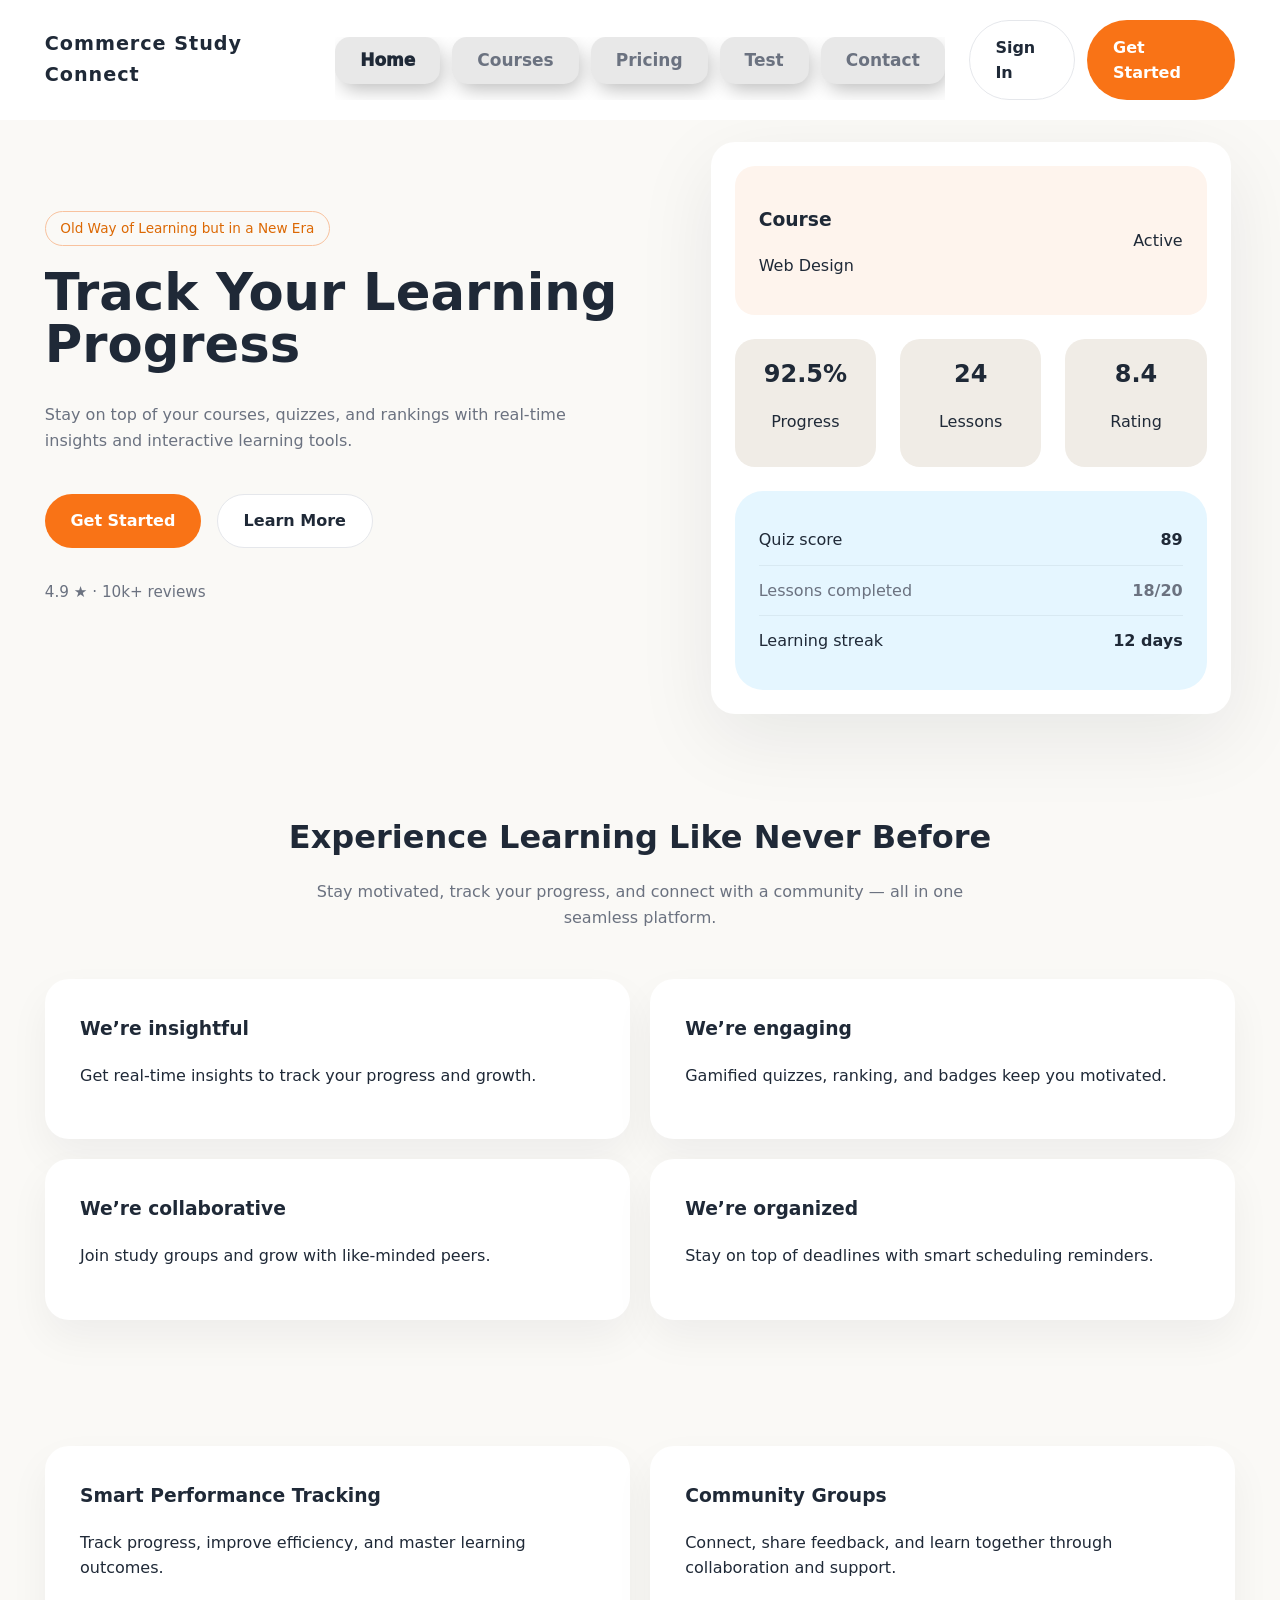
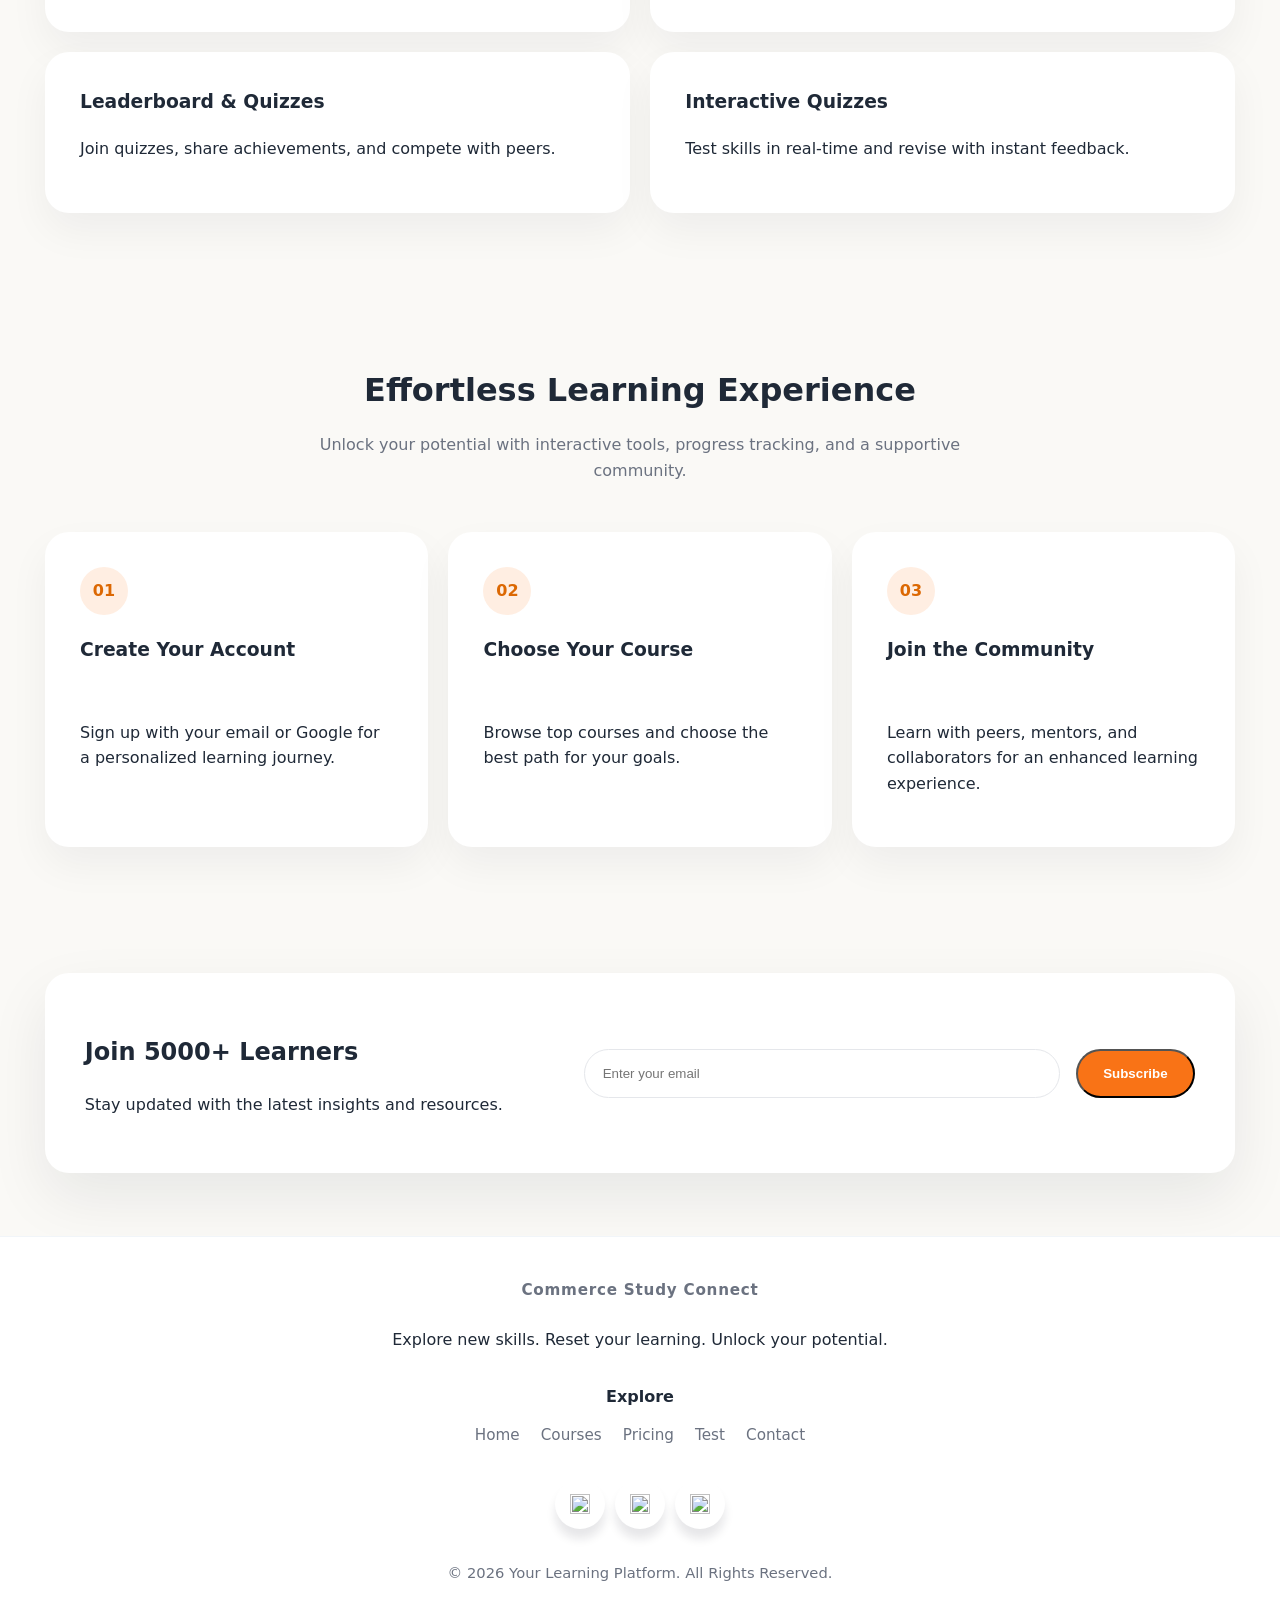
==== index.html @ d7d82115 "Second commit" ====
<!doctype html>
<html lang="en">
  <head>
    <meta charset="UTF-8" />
    <meta name="viewport" content="width=device-width, initial-scale=1.0" />
    <title>Commerce Study Connect | Track Your Learning Progress</title>
    <link rel="icon" href="data/Images/favicon.ico" type="image/x-icon" />
    <link rel="stylesheet" href="styles.css" />
  </head>
  <body>
    <header class="site-header">
      <div class="container header-inner">
        <a class="brand" href="index.html">Commerce Study Connect</a>
        <nav class="main-nav">
          <a class="active" href="index.html">Home</a>
          <a href="courses.html">Courses</a>
          <a href="pricing.html">Pricing</a>
          <a href="test.html">Test</a>
          <a href="contact.html">Contact</a>
        </nav>
        <div class="header-actions">
          <a class="btn btn-outline auth-trigger" href="#auth" data-auth-mode="signin">Sign In</a>
          <a class="btn btn-primary" href="pricing.html">Get Started</a>
        </div>
      </div>
    </header>

    <main>
      <section class="hero">
        <div class="container hero-grid">
          <div class="hero-copy">
            <span class="eyebrow">Old Way of Learning but in a New Era</span>
            <h1>Track Your Learning Progress</h1>
            <p>
              Stay on top of your courses, quizzes, and rankings with real-time
              insights and interactive learning tools.
            </p>
            <div class="hero-actions">
              <a class="btn btn-primary" href="pricing.html">Get Started</a>
              <a class="btn btn-outline" href="#features">Learn More</a>
            </div>
            <p class="hero-meta">4.9 ★ · 10k+ reviews</p>
          </div>
          <div class="hero-panel">
            <div class="stat-card">
              <div>
                <h3>Course</h3>
                <p id="dashboard-course-name">Web Design</p>
              </div>
              <span id="dashboard-course-status">Active</span>
            </div>
            <div class="stats-grid">
              <div class="stat-box">
                <strong id="dashboard-progress">92.5%</strong>
                <p>Progress</p>
              </div>
              <div class="stat-box">
                <strong id="dashboard-lessons">24</strong>
                <p>Lessons</p>
              </div>
              <div class="stat-box">
                <strong id="dashboard-rating">8.4</strong>
                <p>Rating</p>
              </div>
            </div>
            <div class="dashboard-card">
              <div class="dashboard-row">
                <span>Quiz score</span>
                <strong id="dashboard-quiz-score">89</strong>
              </div>
              <div class="dashboard-row muted">
                <span>Lessons completed</span>
                <strong id="dashboard-lessons-completed">18/20</strong>
              </div>
              <div class="dashboard-row progress">
                <span>Learning streak</span>
                <strong id="dashboard-streak">12 days</strong>
              </div>
            </div>
          </div>
        </div>
      </section>
      </div>
                       </div>
      </section>

      <section id="features" class="features-section">
        <div class="container">
          <div class="section-heading">
            <h2>Experience Learning Like Never Before</h2>
            <p>
              Stay motivated, track your progress, and connect with a community
              — all in one seamless platform.
            </p>
          </div>
          <div class="feature-grid">
            <div class="feature-card">
              <h3>We’re insightful</h3>
              <p>Get real-time insights to track your progress and growth.</p>
            </div>
            <div class="feature-card">
              <h3>We’re engaging</h3>
              <p>Gamified quizzes, ranking, and badges keep you motivated.</p>
            </div>
            <div class="feature-card">
              <h3>We’re collaborative</h3>
              <p>Join study groups and grow with like-minded peers.</p>
            </div>
            <div class="feature-card">
              <h3>We’re organized</h3>
              <p>Stay on top of deadlines with smart scheduling reminders.</p>
            </div>
          </div>
        </div>
      </section>

      <section class="cards-section">
        <div class="container cards-grid">
          <div class="card">
            <h3>Smart Performance Tracking</h3>
            <p>
              Track progress, improve efficiency, and master learning outcomes.
            </p>
          </div>
          <div class="card">
            <h3>Community Groups</h3>
            <p>
              Connect, share feedback, and learn together through collaboration
              and support.
            </p>
          </div>
          <div class="card">
            <h3>Leaderboard & Quizzes</h3>
            <p>Join quizzes, share achievements, and compete with peers.</p>
          </div>
          <div class="card">
            <h3>Interactive Quizzes</h3>
            <p>Test skills in real-time and revise with instant feedback.</p>
          </div>
        </div>
      </section>

      <section class="steps-section">
        <div class="container">
          <div class="section-heading">
            <h2>Effortless Learning Experience</h2>
            <p>
              Unlock your potential with interactive tools, progress tracking,
              and a supportive community.
            </p>
          </div>
          <div class="steps-grid">
            <div class="step-card">
              <span class="step-number">01</span>
              <h3>Create Your Account</h3>
              <p>
                Sign up with your email or Google for a personalized learning
                journey.
              </p>
            </div>
            <div class="step-card">
              <span class="step-number">02</span>
              <h3>Choose Your Course</h3>
              <p>Browse top courses and choose the best path for your goals.</p>
            </div>
            <div class="step-card">
              <span class="step-number">03</span>
              <h3>Join the Community</h3>
              <p>
                Learn with peers, mentors, and collaborators for an enhanced
                learning experience.
              </p>
            </div>
          </div>
        </div>
      </section>
      <section class="subscribe-section" id="contact">
        <div class="container subscribe-panel">
          <div>
            <h2>Join 5000+ Learners</h2>
            <p>Stay updated with the latest insights and resources.</p>
          </div>
          <form class="subscribe-form">
            <input
              type="email"
              placeholder="Enter your email"
              aria-label="Email"
            />
            <button class="btn btn-primary" type="submit">Subscribe</button>
          </form>
        </div>
      </section>
    </main>

    <footer class="site-footer">
      <div class="container footer-grid">
        <div>
          <a class="brand" href="index.html">Commerce Study Connect</a>
          <p>Explore new skills. Reset your learning. Unlock your potential.</p>
        </div>
        <div>
          <h4>Explore</h4>
          <a href="index.html">Home</a>
          <a href="courses.html">Courses</a>
          <a href="pricing.html">Pricing</a>
          <a href="test.html">Test</a>
          <a href="contact.html">Contact</a>
        </div>
        <div class="footer-socials footer-socials-secondary">
          <a href="#" aria-label="Whatsapp">
            <img src="https://cdn.simpleicons.org/whatsapp/25D366" alt="" aria-hidden="true" />
          </a>
          <a href="#" aria-label="Telegram">
            <img src="https://cdn.simpleicons.org/telegram/26A5E4" alt="" aria-hidden="true" />
          </a>
          <a href="#" aria-label="Instagram">
            <img src="https://cdn.simpleicons.org/instagram/E4405F" alt="" aria-hidden="true" />
          </a>
        </div>
      </div>
      <p class="footer-note">
        © 2026 Your Learning Platform. All Rights Reserved.
      </p>
    </footer>
    <script src="https://cdn.jsdelivr.net/npm/@supabase/supabase-js@2"></script>
    <script src="supabase-config.js"></script>
    <script src="auth.js"></script>
    <script src="dashboard.js"></script>
  </body>
</html>
---- styles.css ----
:root {
  --bg: #faf9f6;
  --surface: #ffffff;
  --surface-strong: #f0ece6;
  --text: #1f2937;
  --muted: #6b7280;
  --primary: #f97316;
  --primary-dark: #dc6803;
  --border: #e5e7eb;
  --radius: 24px;
  --header-height: 88px;
}

* {
  box-sizing: border-box;
}

body {
  margin: 0;
  padding-top: var(--header-height);
  font-family:
    Inter,
    system-ui,
    -apple-system,
    BlinkMacSystemFont,
    "Segoe UI",
    sans-serif;
  color: var(--text);
  background: var(--bg);
  line-height: 1.6;
}

a {
  color: inherit;
  text-decoration: none;
}

.container {
  width: min(1440px, calc(100% - clamp(2rem, 7vw, 7rem)));
  margin: 0 auto;
}

.site-header {
  position: fixed;
  top: 0;
  left: 0;
  right: 0;
  z-index: 10;
  background: rgba(255, 255, 255, 0.95);
  backdrop-filter: blur(10px);
  border-bottom: 0;
  overflow: visible;
}

.header-inner {
  display: grid;
  grid-template-columns: minmax(0, 1fr) auto minmax(0, 1fr);
  align-items: center;
  gap: 1.5rem;
  padding: 1.25rem 0;
}

.brand {
  justify-self: start;
  font-weight: 800;
  letter-spacing: 0.05em;
  font-size: 1.2rem;
}

.main-nav {
  display: flex;
  gap: 0.75rem;
  justify-content: center;
  width: max-content;
  max-width: 100%;
  overflow-x: auto;
  padding-bottom: 16px;
  margin-bottom: -16px;
  scrollbar-width: none;
}

.main-nav::-webkit-scrollbar {
  display: none;
}

.main-nav a {
  display: inline-flex;
  align-items: center;
  justify-content: center;
  padding: 15px 25px;
  border-radius: 15px;
  color: var(--muted);
  background: #e8e8e8;
  box-shadow: 4px 8px 19px -3px rgba(0, 0, 0, 0.27);
  font-size: 17px;
  font-weight: 700;
  line-height: 1;
  position: relative;
  z-index: 1;
  overflow: hidden;
  transition: all 250ms ease;
}

.main-nav a::before {
  content: "";
  position: absolute;
  top: 0;
  left: 0;
  width: 0;
  height: 100%;
  border-radius: 15px;
  background-color: #212121;
  box-shadow: 4px 8px 19px -3px rgba(0, 0, 0, 0.27);
  z-index: -1;
  transition: all 250ms ease;
}

.main-nav a:hover {
  color: #e8e8e8;
}

.main-nav a:hover::before {
  width: 100%;
}

/* Active / current page link */
.main-nav a.active,
.main-nav a[aria-current="page"] {
  color: var(--text);
  font-weight: 1000;
}

.main-nav a.active:hover,
.main-nav a[aria-current="page"]:hover {
  color: #e8e8e8;
}

.header-actions {
  display: flex;
  justify-self: end;
  gap: 0.75rem;
}

.account-menu {
  position: relative;
}

.account-dropdown {
  position: absolute;
  top: 100%;
  right: 0;
  z-index: 20;
  display: grid;
  min-width: 10.5rem;
  padding: 0.4rem;
  border: 1px solid var(--border);
  border-radius: 0.75rem;
  background: var(--surface);
  box-shadow: 0 14px 32px rgba(15, 23, 42, 0.16);
}

.account-dropdown[hidden] {
  display: none;
}

.account-dropdown a,
.account-dropdown button {
  padding: 0.65rem 0.8rem;
  border: 0;
  border-radius: 0.5rem;
  background: transparent;
  color: var(--text);
  font: inherit;
  text-align: left;
  cursor: pointer;
}

.account-dropdown a:hover,
.account-dropdown a:focus-visible,
.account-dropdown button:hover,
.account-dropdown button:focus-visible {
  background: var(--surface-strong);
}

.btn {
  display: inline-flex;
  align-items: center;
  justify-content: center;
  border-radius: 999px;
  padding: 0.85rem 1.6rem;
  font-weight: 600;
  transition:
    transform 0.2s ease,
    background-color 0.2s ease,
    color 0.2s ease;
}

.btn:hover {
  transform: translateY(-1px);
}

.btn-primary {
  background: var(--primary);
  color: white;
}

.btn-outline {
  border: 1px solid var(--border);
  color: var(--text);
  background: var(--surface);
}

.btn-secondary {
  color: var(--text);
  background: var(--surface);
  border: 1px solid #d1d5db;
}

.hero {
  padding: clamp(2.5rem, 6vh, 5rem) 0 clamp(1.5rem, 4vh, 3rem);
}

.hero-grid {
  display: grid;
  grid-template-columns: minmax(0, 1.05fr) minmax(360px, 0.95fr);
  gap: clamp(2rem, 6vw, 6rem);
  align-items: center;
}

.eyebrow {
  display: inline-flex;
  padding: 0.35rem 0.9rem;
  border-radius: 999px;
  border: 1px solid #f8c29e;
  color: var(--primary-dark);
  font-size: 0.85rem;
  margin-bottom: 1.25rem;
}

.hero-copy h1 {
  font-size: clamp(2.8rem, 4vw, 4.5rem);
  margin: 0;
  line-height: 1.02;
}

.hero-copy p {
  max-width: 42rem;
  color: var(--muted);
  margin: 2rem 0 2.5rem;
}

.hero-actions {
  display: flex;
  flex-wrap: wrap;
  gap: 1rem;
  margin-bottom: 1.3rem;
}

.hero-meta {
  color: var(--muted);
  font-size: 0.95rem;
}

.hero-panel {
  background: var(--surface);
  border-radius: var(--radius);
  box-shadow: 0 24px 80px rgba(15, 23, 42, 0.08);
  padding: 1.5rem;
  width: min(100%, 520px);
  justify-self: center;
}

.stat-card {
  display: flex;
  justify-content: space-between;
  gap: 1.5rem;
  align-items: center;
  background: #fef4ed;
  border-radius: 1.25rem;
  padding: 1.25rem 1.5rem;
  margin-bottom: 1.5rem;
}

.stats-grid {
  display: grid;
  grid-template-columns: repeat(3, minmax(0, 1fr));
  gap: 1.5rem;
  margin-bottom: 1.5rem;
}

.stat-box {
  background: var(--surface-strong);
  border-radius: 1.25rem;
  padding: 1rem;
  text-align: center;
}

.stat-box strong {
  display: block;
  font-size: 1.5rem;
}

.dashboard-card {
  background: #e5f6ff;
  border-radius: 1.75rem;
  padding: 1.5rem;
}

.dashboard-row {
  display: flex;
  justify-content: space-between;
  align-items: center;
  padding: 0.75rem 0;
  border-bottom: 1px solid rgba(15, 23, 42, 0.06);
}

.dashboard-row:last-child {
  border-bottom: none;
}

.dashboard-row.muted {
  color: var(--muted);
}

.trusted-brands {
  padding: clamp(1.5rem, 3vh, 2.5rem) 0;
}

.trusted-brands p {
  margin: 0 0 1rem;
  text-transform: uppercase;
  letter-spacing: 0.14em;
  font-size: 0.85rem;
  color: var(--muted);
}

.brand-logos {
  display: grid;
  grid-template-columns: repeat(auto-fit, minmax(120px, 1fr));
  gap: 1rem;
  color: var(--muted);
}

.features-section,
.cards-section,
.steps-section,
.pricing-section,
.subscribe-section {
  padding: clamp(3rem, 7vh, 5rem) 0;
}

.features-section {
  padding-top: clamp(2rem, 4vh, 3rem);
}

.section-heading {
  text-align: center;
  max-width: 720px;
  margin: 0 auto 3rem;
}

.section-heading h2 {
  margin-bottom: 1rem;
  font-size: clamp(2rem, 2.5vw, 3rem);
}

.section-heading p {
  color: var(--muted);
}

.feature-grid,
.cards-grid,
.steps-grid,
.pricing-grid {
  display: grid;
  gap: 1.25rem;
}

.feature-grid {
  grid-template-columns: repeat(2, minmax(0, 1fr));
}

.course-levels {
  display: grid;
  gap: 1rem;
}

.level-card {
  background: var(--surface);
  border: 1px solid var(--border);
  border-radius: 22px;
  overflow: hidden;
  padding: 0;
  box-shadow: 0 8px 22px rgba(15, 23, 42, 0.03);
  transition:
    border-color 0.2s ease,
    border-radius 0.2s ease,
    box-shadow 0.2s ease,
    padding 0.2s ease;
}

.level-card.is-expanded {
  border-color: var(--border);
  border-radius: 22px;
  padding: 1.25rem;
  box-shadow: 0 18px 40px rgba(15, 23, 42, 0.05);
}

.level-heading {
  display: flex;
  width: 100%;
  align-items: center;
  justify-content: space-between;
  gap: 2.25rem;
  border: 0;
  background: transparent;
  padding: 1rem 1.25rem;
  color: inherit;
  cursor: pointer;
  font: inherit;
  text-align: left;
}

.level-card.is-expanded .level-heading {
  border-bottom: 1px solid var(--border);
  padding: 0 0 1rem;
}

.level-heading .eyebrow {
  margin-bottom: 0;
}

.level-heading strong {
  color: var(--primary-dark);
  white-space: nowrap;
}

.subject-grid {
  display: grid;
  grid-template-columns: repeat(2, minmax(0, 1fr));
  gap: 1.5rem;
  padding-top: 1.5rem;
}

.feature-card,
.card,
.step-card,
.pricing-card {
  background: var(--surface);
  border-radius: var(--radius);
  padding: 2.2rem;
  box-shadow: 0 18px 40px rgba(15, 23, 42, 0.05);
}

.feature-card.is-selected {
  border: 1px solid rgba(249, 115, 22, 0.22);
  box-shadow: 0 24px 50px rgba(249, 115, 22, 0.1);
}

.feature-card h3,
.card h3,
.step-card h3,
.pricing-card h3 {
  margin-top: 0;
}

.course-meta {
  color: var(--primary-dark);
  font-weight: 700;
  margin-bottom: 0;
}

.test-module-list {
  display: grid;
  gap: 0.65rem;
  margin: 1rem 0;
}

.test-practice-link {
  color: var(--primary-dark);
  display: inline-block;
  font-weight: 700;
  margin-top: 0.25rem;
}

.test-modules-section {
  background: var(--surface-strong);
}

.course-choice {
  margin-top: 1rem;
}

.chapter-panel {
  margin-top: 1.25rem;
  border-top: 1px solid var(--border);
  padding-top: 1rem;
}

.chapter-panel h4 {
  margin: 0 0 0.75rem;
}

.chapter-list {
  margin: 0;
  padding-left: 1.25rem;
  color: var(--muted);
}

.chapter-list li + li {
  margin-top: 0.45rem;
}

.chapter-button {
  display: block;
  width: 100%;
  border: 1px solid transparent;
  border-radius: 0.85rem;
  background: transparent;
  color: inherit;
  cursor: pointer;
  font: inherit;
  padding: 0.55rem 0.7rem;
  text-align: left;
  transition:
    background-color 0.2s ease,
    border-color 0.2s ease,
    color 0.2s ease;
}

.chapter-button:hover,
.chapter-button.is-active {
  background: #fff7ed;
  border-color: #fed7aa;
  color: var(--primary-dark);
}

.unit-list {
  margin: 0.55rem 0 0.9rem;
  padding-left: 1.1rem;
}

.unit-list li + li {
  margin-top: 0.35rem;
}

.unit-button {
  display: block;
  width: 100%;
  color: var(--muted);
  text-decoration: none;
  border-left: 2px solid var(--border);
  padding: 0.45rem 0.65rem;
  transition: color 0.2s ease, border-color 0.2s ease, background 0.2s ease;
}

.unit-button:hover {
  background: #f8fafc;
  border-color: var(--primary);
  color: var(--primary-dark);
}

.chapter-detail {
  margin-top: 1.5rem;
  border: 1px solid var(--border);
  border-radius: var(--radius);
  background: var(--surface);
  box-shadow: 0 24px 70px rgba(15, 23, 42, 0.08);
  padding: clamp(1.4rem, 3vw, 2.5rem);
}

.chapter-detail-header {
  display: flex;
  align-items: flex-start;
  justify-content: space-between;
  gap: 1.5rem;
  border-bottom: 1px solid var(--border);
  padding-bottom: 1.25rem;
  margin-bottom: 1.5rem;
}

.chapter-detail-header .eyebrow {
  margin-bottom: 0.8rem;
}

.chapter-detail h3 {
  margin: 0;
  font-size: clamp(1.8rem, 3vw, 2.8rem);
  line-height: 1.1;
}

.chapter-detail-header p {
  margin: 0.75rem 0 0;
  color: var(--muted);
}

.chapter-detail-badge {
  flex: 0 0 auto;
  border-radius: 999px;
  background: #fff7ed;
  color: var(--primary-dark);
  font-weight: 700;
  padding: 0.55rem 1rem;
}

.chapter-detail-body {
  display: grid;
  gap: 1.35rem;
}

.chapter-detail-body section {
  max-width: 920px;
}

.chapter-detail h4 {
  margin: 0 0 0.55rem;
  font-size: 1.1rem;
}

.chapter-detail p {
  margin: 0;
  color: var(--muted);
  font-size: 1.02rem;
}

.chapter-topic-list {
  margin: 0.85rem 0;
  padding-left: 1.2rem;
  color: var(--text);
}

.chapter-topic-list li + li {
  margin-top: 0.35rem;
}

.chapter-tip {
  border-radius: 1rem;
  background: #f8fafc;
  padding: 1rem;
}

.chapter-page {
  background: #f8fafc;
}

.chapter-reading-section {
  padding: clamp(2rem, 5vh, 4rem) 0 clamp(4rem, 8vh, 6rem);
}

.chapter-reading-card {
  max-width: 1040px;
  margin: 0 auto;
  border: 1px solid var(--border);
  border-radius: var(--radius);
  background: var(--surface);
  box-shadow: 0 28px 80px rgba(15, 23, 42, 0.08);
  padding: clamp(1.5rem, 4vw, 4rem);
}

.hidden {
  display: none !important;
}

.test-quiz-section {
  padding: clamp(3rem, 7vh, 5rem) 0;
}

#quiz-container {
  max-width: 860px;
  margin: 0 auto;
}

.quiz-error {
  display: block;
  margin: 1rem 0 0;
  padding: 1rem 1.25rem;
  border-radius: 1rem;
  border: 1px solid #fecaca;
  background: #fee2e2;
  color: #b91c1c;
}

.quiz-question {
  background: var(--surface);
  border: 1px solid var(--border);
  border-radius: 1.5rem;
  padding: 1.5rem;
  margin-top: 1.5rem;
}

.quiz-question legend {
  font-weight: 700;
  margin-bottom: 1rem;
}

.quiz-option {
  display: block;
  padding: 0.85rem 1rem;
  border-radius: 0.95rem;
  background: #f8fafc;
  margin-top: 0.75rem;
  cursor: pointer;
}

.quiz-option input {
  margin-right: 0.75rem;
}

.quiz-actions {
  margin-top: 1.5rem;
  text-align: right;
}

.quiz-summary,
.quiz-feedback {
  border-radius: 1.5rem;
  padding: 1.5rem;
  margin-top: 1.5rem;
}

.quiz-summary {
  background: #f8fafc;
  border: 1px solid #dbeafe;
}

.quiz-feedback {
  background: #fff7ed;
  border: 1px solid #ffe4c7;
}

.quiz-feedback h4 {
  margin-top: 0;
}

.chapter-reading-header {
  border-bottom: 1px solid var(--border);
  padding-bottom: 1.5rem;
  margin-bottom: 2rem;
}

.chapter-reading-header .eyebrow {
  margin-bottom: 1rem;
}

.chapter-reading-header h1 {
  max-width: 850px;
  margin: 0;
  font-size: clamp(2.2rem, 5vw, 4.2rem);
  line-height: 1.05;
}

.chapter-reading-header p {
  margin: 1rem 0 0;
  color: var(--muted);
  font-size: 1.1rem;
}

.chapter-reading-body {
  display: grid;
  gap: 2rem;
  max-width: 880px;
}

.chapter-reading-body h2 {
  margin: 0 0 0.75rem;
  font-size: 1.35rem;
}

.chapter-reading-body p,
.chapter-reading-list {
  color: var(--text);
  font-size: 1.08rem;
  line-height: 1.8;
}

.chapter-reading-list {
  margin: 0;
  padding-left: 1.35rem;
}

.chapter-reading-list li + li {
  margin-top: 0.5rem;
}

.chapter-topic-title {
  font-weight: 700;
}

.chapter-topic-subpoints {
  color: var(--muted);
  font-size: 0.98rem;
  line-height: 1.65;
  margin: 0.45rem 0 0;
  padding-left: 1.25rem;
}

.chapter-topic-subpoints li + li {
  margin-top: 0.25rem;
}

.chapter-reading-tip {
  border-radius: 1rem;
  background: #fff7ed;
  padding: 1.25rem;
}

.chapter-reading-actions {
  display: flex;
  flex-wrap: wrap;
  justify-content: space-between;
  gap: 1rem;
  border-top: 1px solid var(--border);
  padding-top: 1.5rem;
  margin-top: 2.25rem;
}

.cards-grid {
  grid-template-columns: repeat(2, minmax(0, 1fr));
}

.steps-grid {
  grid-template-columns: repeat(3, minmax(0, 1fr));
}

body.auth-open {
  overflow: hidden;
}

.auth-modal[hidden] {
  display: none;
}

.auth-modal {
  position: fixed;
  inset: 0;
  z-index: 100;
  display: grid;
  place-items: center;
  padding: 1rem;
}

.auth-backdrop {
  position: absolute;
  inset: 0;
  background: rgba(31, 41, 55, 0.58);
  backdrop-filter: blur(8px);
  animation: auth-fade-in 180ms ease-out;
}

.auth-dialog {
  position: relative;
  width: min(100%, 480px);
  max-height: min(720px, calc(100vh - 2rem));
  overflow-y: auto;
  scrollbar-width: none;
  padding: clamp(1.5rem, 5vw, 2.5rem);
  border: 1px solid rgba(255, 255, 255, 0.8);
  border-radius: 1.5rem;
  background: var(--surface);
  box-shadow: 0 28px 90px rgba(15, 23, 42, 0.28);
  animation: auth-dialog-in 220ms ease-out;
}

.auth-dialog::-webkit-scrollbar {
  display: none;
}

.auth-close {
  position: absolute;
  top: 1rem;
  right: 1rem;
  width: 2.25rem;
  height: 2.25rem;
  border: 0;
  border-radius: 50%;
  background: var(--surface-strong);
  color: var(--muted);
  font-size: 1.5rem;
  line-height: 1;
  cursor: pointer;
}

.auth-close:hover,
.auth-close:focus-visible {
  background: var(--text);
  color: white;
}

.auth-intro {
  padding-right: 2.5rem;
}

.auth-kicker {
  color: var(--primary-dark);
  font-size: 0.75rem;
  font-weight: 800;
  letter-spacing: 0.1em;
  text-transform: uppercase;
}

.auth-intro h2 {
  margin: 0.45rem 0 0.35rem;
  font-size: clamp(1.75rem, 4vw, 2.25rem);
  line-height: 1.1;
}

.auth-intro p,
.auth-privacy,
.auth-message {
  color: var(--muted);
  font-size: 0.9rem;
}

.auth-intro p {
  margin: 0;
}

.auth-tabs {
  display: grid;
  grid-template-columns: 1fr 1fr;
  gap: 0.35rem;
  margin: 1.75rem 0 1.5rem;
  padding: 0.3rem;
  border-radius: 0.8rem;
  background: var(--surface-strong);
}

.auth-tab {
  border: 0;
  border-radius: 0.6rem;
  padding: 0.7rem 0.5rem;
  background: transparent;
  color: var(--muted);
  font: inherit;
  font-size: 0.9rem;
  font-weight: 700;
  cursor: pointer;
}

.auth-tab.is-active {
  background: var(--surface);
  color: var(--text);
  box-shadow: 0 2px 8px rgba(15, 23, 42, 0.08);
}

.auth-form {
  display: grid;
  gap: 1rem;
}

.auth-form[hidden] {
  display: none;
}

.auth-field {
  display: grid;
  gap: 0.4rem;
}

.auth-field label {
  font-size: 0.85rem;
  font-weight: 700;
}

.auth-field input {
  width: 100%;
  border: 1px solid var(--border);
  border-radius: 0.75rem;
  padding: 0.85rem 0.95rem;
  background: #fff;
  color: var(--text);
  font: inherit;
}

.auth-field input:focus {
  border-color: var(--primary);
  outline: 3px solid rgba(249, 115, 22, 0.16);
}

.auth-password-field {
  position: relative;
}

.auth-password-field input {
  padding-right: 4.2rem;
}

.password-toggle {
  position: absolute;
  top: 50%;
  right: 0.7rem;
  transform: translateY(-50%);
  border: 0;
  background: transparent;
  color: var(--primary-dark);
  font-size: 0.8rem;
  font-weight: 700;
  cursor: pointer;
}

.auth-submit {
  width: 100%;
  margin-top: 0.35rem;
  border: 0;
  cursor: pointer;
}

.auth-message {
  min-height: 1.35rem;
  margin: 0;
  line-height: 1.45;
}

.auth-privacy {
  margin: 0.50rem 0 0;
  text-align: center;
  font-size: 0.75rem;
}

@keyframes auth-fade-in {
  from { opacity: 0; }
  to { opacity: 1; }
}

@keyframes auth-dialog-in {
  from { opacity: 0; transform: translateY(12px) scale(0.98); }
  to { opacity: 1; transform: translateY(0) scale(1); }
}

@media (max-width: 760px) {
  .account-stats {
    grid-template-columns: 1fr;
  }

  .profile-card {
    align-items: flex-start;
    flex-direction: column;
  }

  .header-actions {
    gap: 0.4rem;
  }

  .header-actions .btn {
    padding: 0.7rem 0.85rem;
    font-size: 0.85rem;
  }

  .auth-dialog {
    border-radius: 1.15rem;
  }
}

.step-card {
  display: flex;
  flex-direction: column;
  gap: 1.25rem;
}

.step-number {
  display: inline-flex;
  align-items: center;
  justify-content: center;
  width: 3rem;
  height: 3rem;
  border-radius: 50%;
  background: rgba(249, 115, 22, 0.12);
  color: var(--primary-dark);
  font-weight: 700;
}

.pricing-grid {
  grid-template-columns: repeat(3, minmax(0, 1fr));
}

.pricing-card {
  display: flex;
  flex-direction: column;
  justify-content: space-between;
  gap: 1rem;
}

.pricing-card.featured {
  border: 1px solid rgba(249, 115, 22, 0.16);
  box-shadow: 0 30px 60px rgba(249, 115, 22, 0.12);
}

.price {
  font-size: 2rem;
  margin: 0.5rem 0;
}

.price span {
  font-size: 1rem;
  color: var(--muted);
}

.pricing-card ul {
  list-style: none;
  padding: 0;
  margin: 0;
  display: grid;
  gap: 0.75rem;
}

.pricing-card li {
  color: var(--muted);
}

.subscribe-panel {
  display: grid;
  grid-template-columns: 1.3fr 1.7fr;
  gap: 2rem;
  align-items: center;
  background: var(--surface);
  border-radius: var(--radius);
  padding: 2.5rem;
  box-shadow: 0 24px 60px rgba(15, 23, 42, 0.08);
}

.subscribe-form {
  display: flex;
  gap: 1rem;
  flex-wrap: wrap;
}

.subscribe-form input {
  flex: 1;
  min-width: 220px;
  padding: 1rem 1.1rem;
  border: 1px solid var(--border);
  border-radius: 999px;
  outline: none;
}

.site-footer {
  background: var(--surface);
  padding: 2.5rem 0 1rem;
  border-top: 1px solid #f1f5f9;
}

.footer-grid {
  display: flex;
  flex-direction: column;
  align-items: center;
  gap: 1rem;
  text-align: center;
}

.footer-grid h4 {
  margin: 0 0 0.75rem;
}

.footer-grid a {
  display: inline-flex;
  margin: 0 0.5rem 0.5rem;
  color: var(--muted);
  font-size: 0.95rem;
}

.footer-socials {
  display: flex;
  justify-content: center;
  gap: 0.625rem;
  margin-top: 0;
}

.footer-socials-secondary {
  margin-top: 0.5rem;
}

.footer-socials a {
  display: inline-flex;
  position: relative;
  align-items: center;
  justify-content: center;
  width: 3.125rem;
  height: 3.125rem;
  margin: 0;
  border-radius: 50%;
  background: #fff;
  color: #334155;
  box-shadow: 0 0.625rem 0.625rem rgb(15 23 42 / 10%);
  transition: all 0.2s cubic-bezier(0.68, -0.55, 0.265, 1.55);
}

.footer-socials a::before,
.footer-socials a::after {
  position: absolute;
  opacity: 0;
  pointer-events: none;
  transition: all 0.3s cubic-bezier(0.68, -0.55, 0.265, 1.55);
}

.footer-socials a::before {
  content: attr(aria-label);
  top: 0;
  padding: 0.3125rem 0.5rem;
  border-radius: 0.3125rem;
  background: var(--social-color);
  color: #fff;
  font-size: 0.8rem;
  font-weight: 600;
  white-space: nowrap;
  box-shadow: 0 0.625rem 0.625rem rgb(15 23 42 / 10%);
}

.footer-socials a::after {
  content: "";
  top: -0.25rem;
  width: 0.5rem;
  height: 0.5rem;
  background: var(--social-color);
  transform: rotate(45deg);
}

.footer-socials a:hover,
.footer-socials a:focus-visible {
  background: var(--social-color);
  color: #fff;
  transform: translateY(-0.125rem);
}

.footer-socials a:hover::before,
.footer-socials a:hover::after,
.footer-socials a:focus-visible::before,
.footer-socials a:focus-visible::after {
  top: -2.75rem;
  opacity: 1;
}

.footer-socials a:hover::after,
.footer-socials a:focus-visible::after {
  top: -0.625rem;
}

.footer-socials a[aria-label="Whatsapp"],
.footer-socials a[aria-label="WhatsApp"] {
  --social-color: #25d366;
}

.footer-socials a[aria-label="Telegram"] {
  --social-color: #26a5e4;
}

.footer-socials a[aria-label="Instagram"] {
  --social-color: #e4405f;
}

/* Quiz Modal Styles */
#quiz-modal {
  position: fixed;
  top: 0;
  left: 0;
  right: 0;
  bottom: 0;
  background: rgba(0, 0, 0, 0.5);
  display: flex;
  align-items: center;
  justify-content: center;
  z-index: 1000;
  padding: 1rem;
}

.quiz-container {
  background: var(--surface);
  border-radius: var(--radius);
  max-width: 800px;
  max-height: 90vh;
  display: flex;
  flex-direction: column;
  box-shadow: 0 30px 60px rgba(0, 0, 0, 0.3);
}

.quiz-header {
  display: flex;
  justify-content: space-between;
  align-items: center;
  padding: 1.5rem;
  border-bottom: 1px solid var(--border);
}

.quiz-header h2 {
  margin: 0;
  font-size: 1.5rem;
}

.close-quiz {
  background: none;
  border: none;
  font-size: 2rem;
  cursor: pointer;
  color: var(--muted);
  padding: 0;
  width: 2.5rem;
  height: 2.5rem;
  display: flex;
  align-items: center;
  justify-content: center;
  border-radius: 999px;
}

.close-quiz:hover {
  background: var(--surface-strong);
}

.quiz-content {
  overflow-y: auto;
  flex: 1;
  padding: 1.5rem;
}

.chapter-questions {
  margin-bottom: 2rem;
}

.chapter-name {
  font-size: 1.1rem;
  color: var(--primary);
  margin: 0 0 1rem;
  padding-bottom: 0.5rem;
  border-bottom: 2px solid var(--primary);
}

.question-card {
  margin-bottom: 1.5rem;
  padding: 1rem;
  background: var(--surface-strong);
  border-radius: 12px;
}

.question-header {
  display: flex;
  gap: 1rem;
  margin-bottom: 1rem;
}

.question-number {
  background: var(--primary);
  color: white;
  width: 2.5rem;
  height: 2.5rem;
  border-radius: 999px;
  display: flex;
  align-items: center;
  justify-content: center;
  flex-shrink: 0;
  font-weight: bold;
}

.question-text {
  margin: 0;
  font-weight: 500;
  flex: 1;
}

.options-list {
  display: grid;
  gap: 0.75rem;
  margin-bottom: 1rem;
}

.option-label {
  display: flex;
  align-items: center;
  gap: 0.75rem;
  cursor: pointer;
  padding: 0.5rem;
  border-radius: 8px;
  transition: background-color 0.2s;
}

.option-label:hover {
  background: rgba(249, 115, 22, 0.1);
}

.option-label input[type="radio"] {
  cursor: pointer;
}

.question-details {
  margin-top: 0.75rem;
  padding-top: 0.75rem;
  border-top: 1px solid var(--border);
}

.question-details summary {
  cursor: pointer;
  color: var(--primary);
  font-weight: 500;
  user-select: none;
}

.question-details p {
  margin: 0.75rem 0 0;
  color: var(--muted);
  font-size: 0.95rem;
}

.quiz-footer {
  display: flex;
  flex-wrap: wrap;
  justify-content: space-between;
  align-items: center;
  gap: 1rem;
  padding: 1.5rem;
  border-top: 1px solid var(--border);
}

.performance-card {
  background: var(--surface);
  border-radius: var(--radius);
  padding: 2rem;
  box-shadow: 0 4px 16px rgba(15, 23, 42, 0.08);
  margin-top: 2rem;
}

.account-page {
  min-height: calc(100vh - var(--header-height));
  padding: clamp(3rem, 8vh, 6rem) 0;
}

.account-content {
  max-width: 960px;
}

.account-heading {
  margin-bottom: 2rem;
}

.profile-card {
  display: flex;
  align-items: center;
  gap: 1.5rem;
  padding: clamp(1.5rem, 4vw, 2.5rem);
  border-radius: var(--radius);
  background: var(--surface);
  box-shadow: 0 4px 16px rgba(15, 23, 42, 0.08);
}

.profile-form {
  flex: 1;
}

.profile-fields {
  display: grid;
  gap: 0.85rem;
  margin-top: 1rem;
}

.profile-form .auth-field {
  margin: 0;
}

.profile-form input[readonly] {
  background: var(--surface-strong);
  color: var(--muted);
}

.profile-actions {
  display: flex;
  flex-wrap: wrap;
  gap: 0.75rem;
  margin-top: 1rem;
}

.change-password-fields {
  display: grid;
  gap: 0.85rem;
  margin-top: 1rem;
  padding-top: 1rem;
  border-top: 1px solid var(--border);
}

.change-password-fields[hidden] {
  display: none;
}

.profile-card h2 {
  margin: 0.35rem 0 0.2rem;
}

.profile-card p {
  margin: 0.25rem 0;
}

.profile-meta {
  color: var(--muted);
  font-size: 0.9rem;
}

.account-stats {
  display: grid;
  grid-template-columns: repeat(3, minmax(0, 1fr));
  gap: 1rem;
  margin: 1.5rem 0;
}

.account-stats div {
  display: grid;
  gap: 0.2rem;
  padding: 1.25rem;
  border-radius: 1rem;
  background: var(--surface-strong);
}

.account-stats strong {
  font-size: 1.75rem;
}

.account-stats span {
  color: var(--muted);
  font-size: 0.9rem;
}

.performance-header {
  display: flex;
  justify-content: space-between;
  gap: 1rem;
  align-items: center;
  margin-bottom: 1rem;
}

.performance-table-wrapper {
  overflow-x: auto;
  margin-top: 1.5rem;
}

.performance-table {
  width: 100%;
  border-collapse: collapse;
  min-width: 560px;
}

.performance-table th,
.performance-table td {
  padding: 1rem 1.25rem;
  border-bottom: 1px solid var(--border);
  text-align: left;
}

.performance-table th {
  text-transform: uppercase;
  font-size: 0.8rem;
  letter-spacing: 0.08em;
  color: var(--muted);
}

.performance-table td {
  font-size: 0.96rem;
}

.performance-no-data {
  padding: 2rem 1rem;
  border: 1px dashed var(--border);
  border-radius: 1rem;
  background: var(--surface-strong);
  margin-top: 1.5rem;
}

.performance-details {
  margin-top: 0.75rem;
  color: var(--muted);
}

/* Quiz Page Styles */
.quiz-page {
  padding: 2rem 0;
}

.quiz-section {
  background: var(--bg);
}

.quiz-title-card {
  background: var(--surface);
  border-radius: var(--radius);
  padding: 2rem;
  margin-bottom: 2rem;
  box-shadow: 0 4px 12px rgba(15, 23, 42, 0.08);
}

.quiz-title-card h1 {
  margin: 0.5rem 0 0;
}

.quiz-info {
  background: var(--surface);
  border-radius: var(--radius);
  padding: 1.5rem;
  margin-bottom: 2rem;
  border-left: 4px solid var(--primary);
}

.quiz-stats {
  margin: 0;
  font-size: 1.1rem;
  color: var(--text);
}

.chapter-section {
  margin-bottom: 3rem;
}

.chapter-heading {
  font-size: 1.3rem;
  color: var(--primary);
  margin: 0 0 1.5rem;
  padding-bottom: 0.75rem;
  border-bottom: 2px solid var(--primary);
}

.questions-container {
  display: grid;
  gap: 1.5rem;
}

.question-card {
  background: var(--surface);
  border-radius: 12px;
  padding: 1.5rem;
  box-shadow: 0 2px 8px rgba(15, 23, 42, 0.06);
  border-left: 4px solid var(--border);
  transition: all 0.2s ease;
}

.question-card:hover {
  box-shadow: 0 4px 12px rgba(15, 23, 42, 0.1);
  border-left-color: var(--primary);
}

.question-header {
  display: flex;
  gap: 1rem;
  margin-bottom: 1.5rem;
  align-items: flex-start;
}

.question-number {
  background: var(--primary);
  color: white;
  width: 3rem;
  height: 3rem;
  border-radius: 999px;
  display: flex;
  align-items: center;
  justify-content: center;
  flex-shrink: 0;
  font-weight: bold;
  font-size: 1rem;
}

.question-text {
  margin: 0;
  font-weight: 600;
  font-size: 1.05rem;
  color: var(--text);
  line-height: 1.5;
}

.options-list {
  display: grid;
  gap: 0.75rem;
  margin-bottom: 1rem;
}

.option-label {
  display: flex;
  align-items: flex-start;
  gap: 1rem;
  padding: 0.75rem 1rem;
  border: 2px solid var(--border);
  border-radius: 8px;
  cursor: pointer;
  transition: all 0.2s ease;
  background: transparent;
}

.option-label:hover {
  background: rgba(249, 115, 22, 0.05);
  border-color: var(--primary);
}

.option-label input[type="radio"] {
  margin-top: 0.25rem;
  cursor: pointer;
  flex-shrink: 0;
}

.option-label input[type="radio"]:checked + span {
  font-weight: 600;
  color: var(--primary);
}

.question-details {
  margin-top: 1rem;
  padding-top: 1rem;
  border-top: 1px solid var(--border);
}

.question-details summary {
  cursor: pointer;
  color: var(--primary);
  font-weight: 600;
  user-select: none;
  padding: 0.5rem;
  margin: -0.5rem;
  border-radius: 4px;
  transition: background-color 0.2s;
}

.question-details summary:hover {
  background: rgba(249, 115, 22, 0.1);
}

.question-details p {
  margin: 0.75rem 0 0;
  padding: 0.75rem;
  background: rgba(249, 115, 22, 0.05);
  border-radius: 6px;
  color: var(--text);
  font-size: 0.95rem;
  line-height: 1.6;
}

@media (max-width: 768px) {
  .quiz-title-card {
    padding: 1.5rem;
  }

  .question-header {
    flex-direction: column;
    align-items: flex-start;
  }

  .question-number {
    width: 2.5rem;
    height: 2.5rem;
    font-size: 0.9rem;
  }

  .quiz-section {
    padding: 1rem 0;
  }
}

.footer-note {
  margin-top: 1.5rem;
  text-align: center;
  color: var(--muted);
  font-size: 0.92rem;
}

.footer-socials svg {
  width: 1.25rem;
  height: 1.25rem;
  fill: var(--social-color);
}

.footer-socials a:hover svg,
.footer-socials a:focus-visible svg {
  fill: #fff;
}

.footer-socials img {
  width: 1.25rem;
  height: 1.25rem;
  transition: filter 0.2s ease;
}

.footer-socials a:hover img,
.footer-socials a:focus-visible img {
  filter: brightness(0) invert(1);
}

.footer-note {
  margin-top: 2rem;
  text-align: center;
  color: var(--muted);
  font-size: 0.92rem;
}

@media (max-width: 1120px) {
  .hero-grid {
    grid-template-columns: 1fr;
  }

  .hero {
    padding: 3rem 0 1.5rem;
  }

  .hero-panel {
    margin-top: 2rem;
  }
}

@media (max-width: 960px) {
  .container {
    padding: 0 1rem;
  }

  .site-header {
    padding: 0 0.5rem;
  }

  .header-inner {
    gap: 1rem;
  }

  .hero-grid,
  .cards-grid,
  .pricing-grid,
  .feature-grid,
  .subject-grid,
  .steps-grid {
    grid-template-columns: 1fr;
  }

  .main-nav {
    gap: 1rem;
  }

  .header-actions {
    gap: 0.5rem;
  }

  .hero-panel,
  .cards-grid,
  .pricing-grid,
  .subscribe-panel {
    padding: 1.75rem;
  }
}

@media (max-width: 720px) {
  :root {
    --header-height: 82px;
  }

  .header-inner {
    overflow-x: auto;
    padding: 1rem 0;
    scrollbar-width: none;
  }

  .header-inner::-webkit-scrollbar {
    display: none;
  }

  .main-nav {
    gap: 0.75rem;
  }

  .main-nav a {
    white-space: nowrap;
  }

  .brand {
    font-size: 1rem;
    white-space: nowrap;
  }

  .header-actions .btn {
    padding: 0.7rem 1rem;
    white-space: nowrap;
  }

  .level-heading {
    align-items: flex-start;
    flex-direction: row;
  }

  .hero {
    padding-top: 2rem;
  }

  .hero-copy h1 {
    font-size: clamp(2.4rem, 8vw, 3rem);
  }

  .hero-copy p {
    margin-bottom: 1rem;
  }

  .subscribe-panel {
    grid-template-columns: 1fr;
    padding: 1rem;
  }

  .chapter-detail-header {
    flex-direction: column;
  }

  .chapter-detail-badge {
    align-self: flex-start;
  }
}
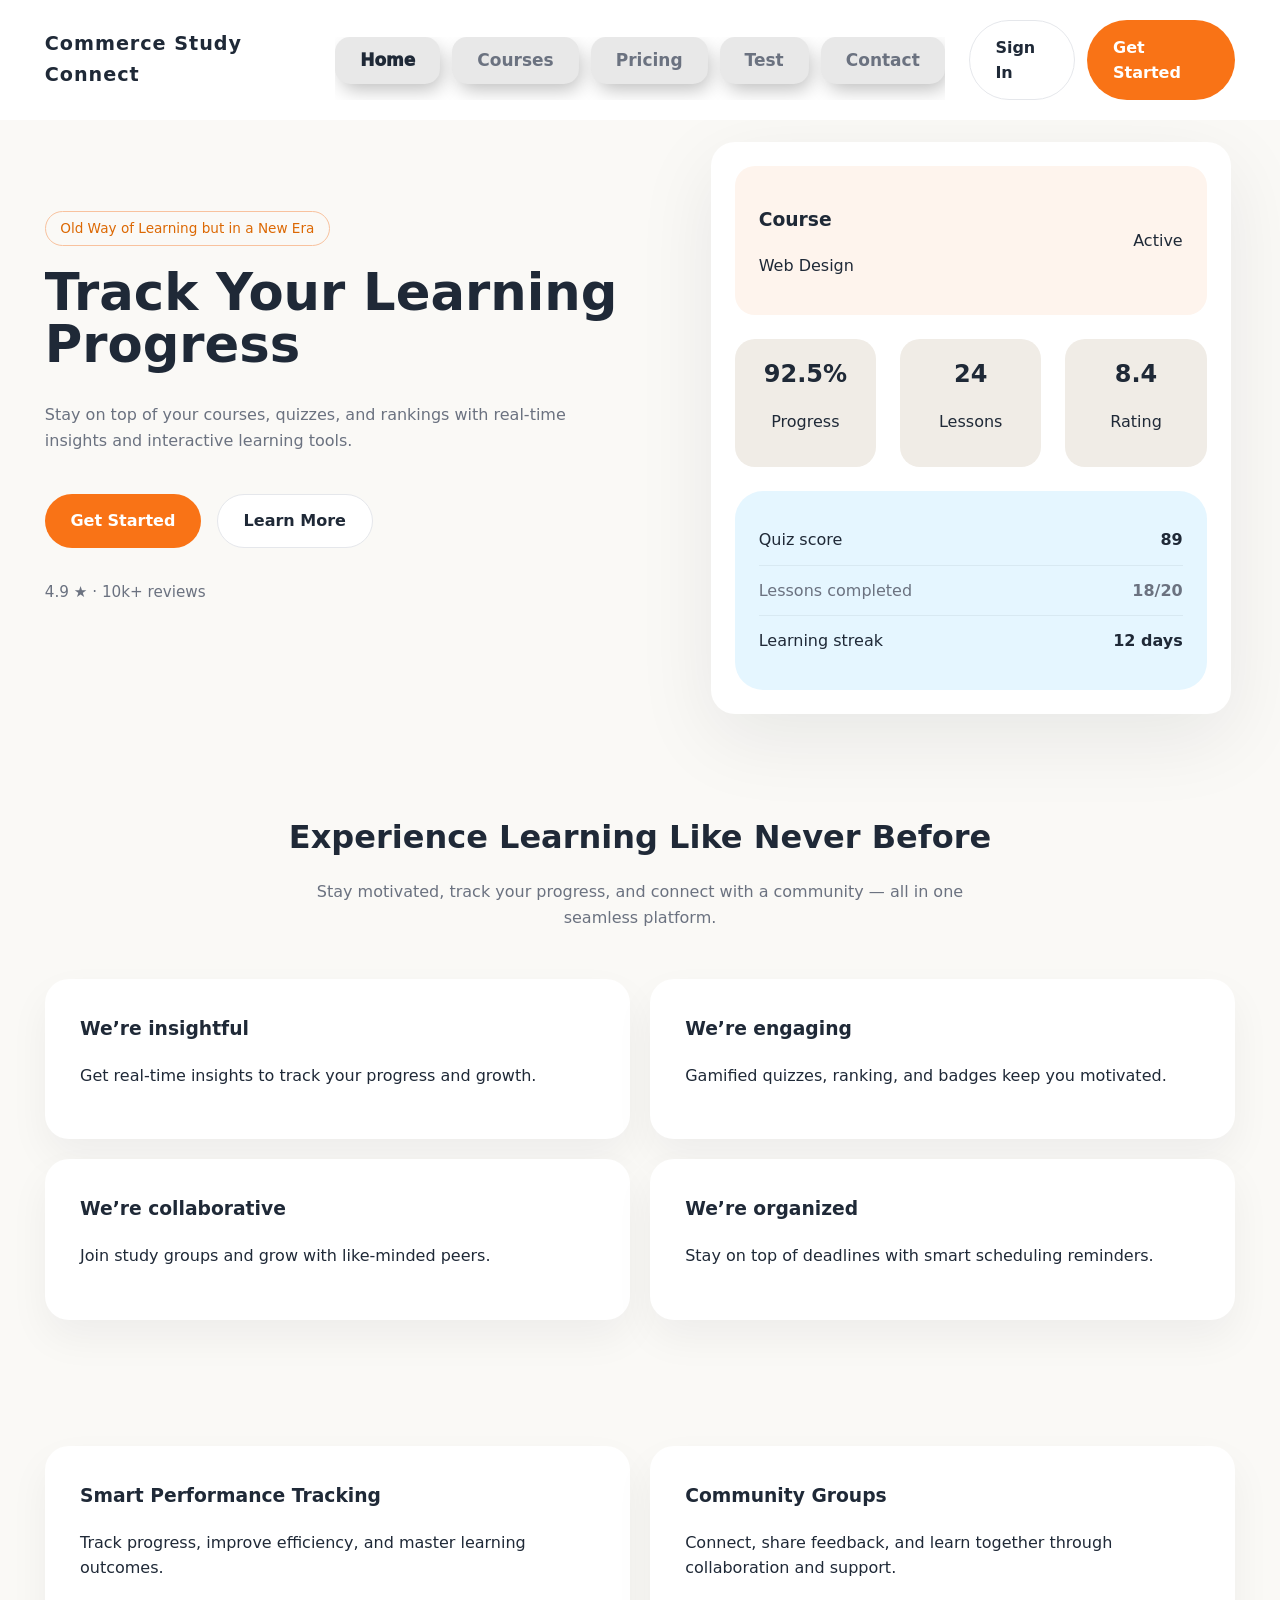
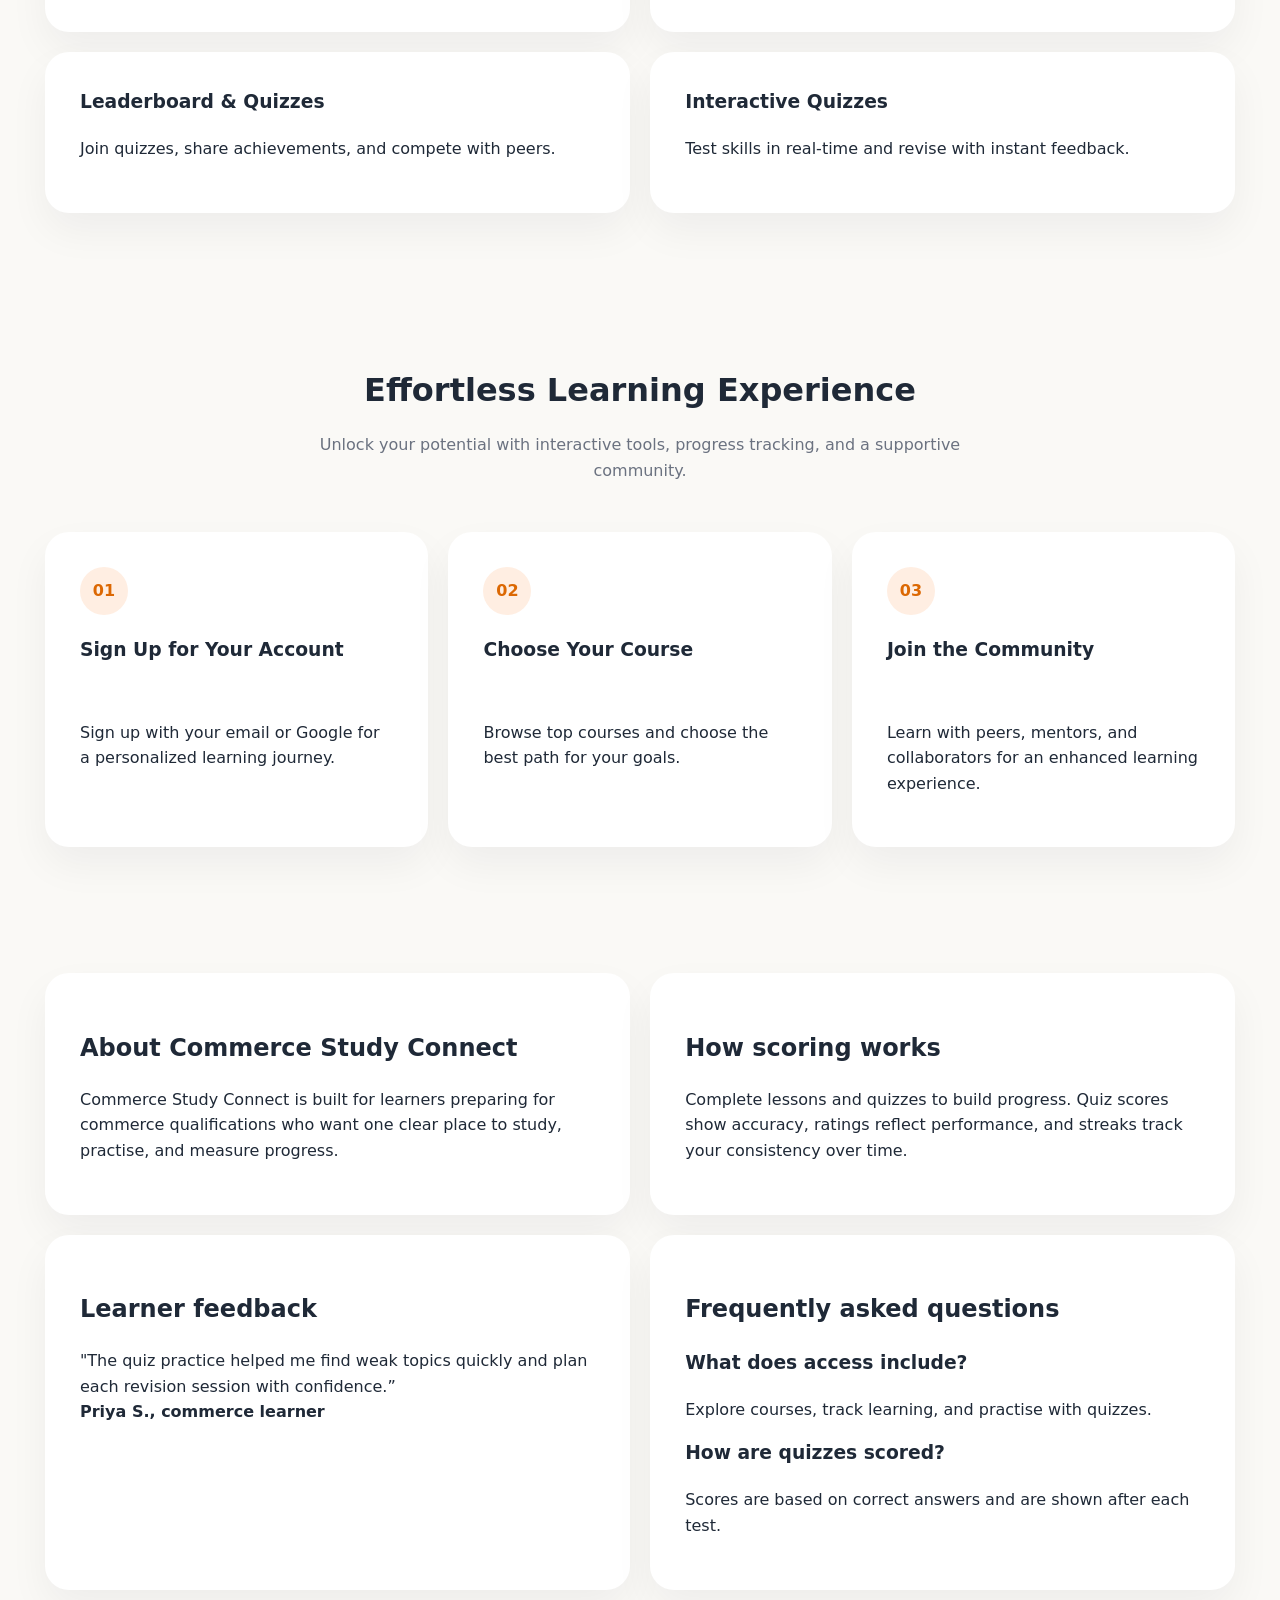
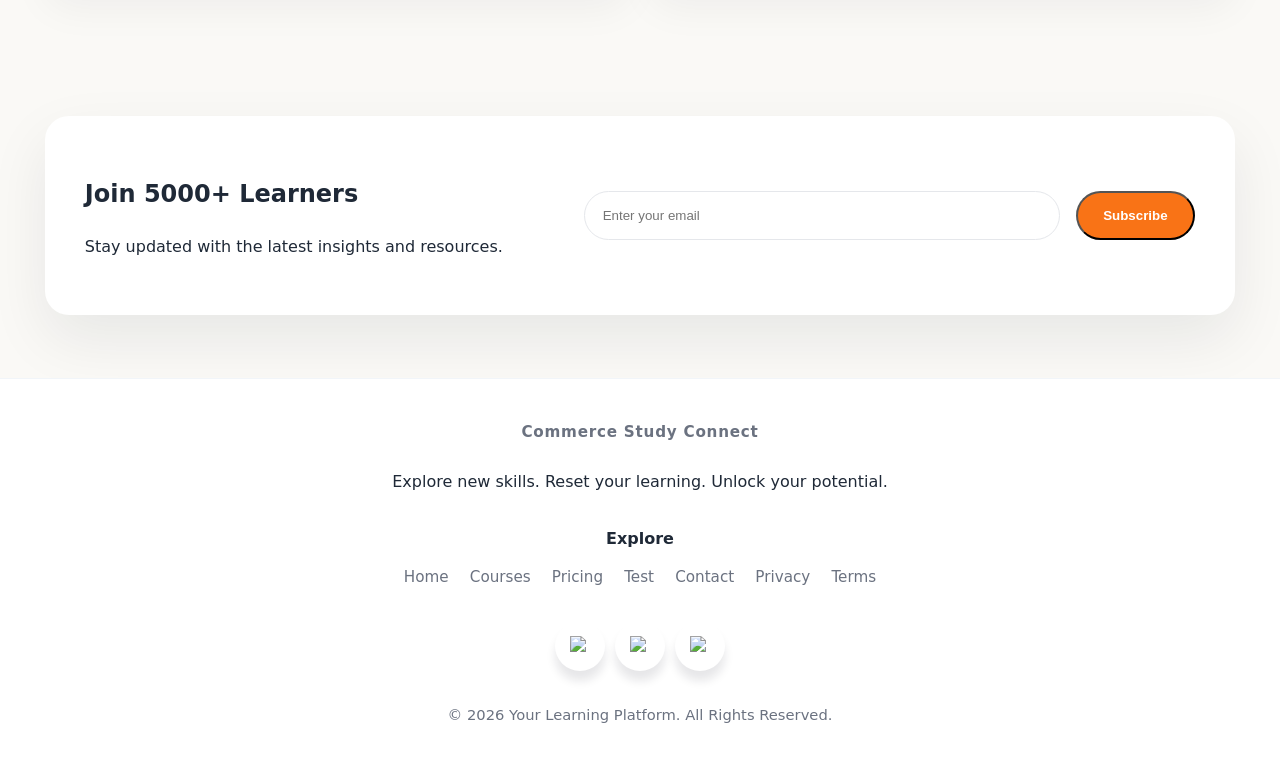
==== commit 6052afd6: "seo" ====
--- a/index.html
+++ b/index.html
@@ -2,10 +2,64 @@
 <html lang="en">
   <head>
     <meta charset="UTF-8" />
+    <meta name="google-adsense-account" content="ca-pub-6216886233683750" />
     <meta name="viewport" content="width=device-width, initial-scale=1.0" />
+    <meta
+      name="description"
+      content="Commerce Study Connect helps commerce students learn with structured courses, quizzes, progress tracking, rankings, and a supportive study community today."
+    />
+    <meta property="og:type" content="website" />
+    <meta property="og:site_name" content="Commerce Study Connect" />
+    <meta property="og:title" content="Commerce Study Connect | Learn, Quiz, Connect" />
+    <meta
+      property="og:description"
+      content="Learn smarter with commerce courses, interactive quizzes, progress tracking, rankings, and a supportive study community."
+    />
+    <meta property="og:url" content="https://commercestudyconnect.in/" />
+    <meta
+      property="og:image"
+      content="https://commercestudyconnect.in/data/Images/favicon.ico"
+    />
+    <meta property="og:image:alt" content="Commerce Study Connect logo" />
+    <meta name="twitter:card" content="summary" />
+    <meta name="twitter:title" content="Commerce Study Connect | Learn, Quiz, Connect" />
+    <meta
+      name="twitter:description"
+      content="Learn smarter with commerce courses, interactive quizzes, progress tracking, rankings, and a supportive study community."
+    />
+    <meta
+      name="twitter:image"
+      content="https://commercestudyconnect.in/data/Images/favicon.ico"
+    />
+    <meta name="twitter:image:alt" content="Commerce Study Connect logo" />
+    <link rel="canonical" href="https://commercestudyconnect.in/" />
+    <!-- Google tag (gtag.js) -->
+    <script
+      async
+      src="https://www.googletagmanager.com/gtag/js?id=G-LPYP5CZFRP"
+    ></script>
+    <script>
+      window.dataLayer = window.dataLayer || [];
+      function gtag() {
+        dataLayer.push(arguments);
+      }
+      gtag("js", new Date());
+
+      gtag("config", "G-LPYP5CZFRP");
+    </script>
     <title>Commerce Study Connect | Track Your Learning Progress</title>
     <link rel="icon" href="data/Images/favicon.ico" type="image/x-icon" />
     <link rel="stylesheet" href="styles.css" />
+    <script type="application/ld+json">
+      {
+        "@context": "https://schema.org",
+        "@type": "EducationalOrganization",
+        "name": "Commerce Study Connect",
+        "url": "https://commercestudyconnect.in/",
+        "logo": "https://commercestudyconnect.in/data/Images/favicon.ico",
+        "description": "A learning platform for commerce students with courses, quizzes, progress tracking, and study community features."
+      }
+    </script>
   </head>
   <body>
     <header class="site-header">
@@ -19,8 +73,13 @@
           <a href="contact.html">Contact</a>
         </nav>
         <div class="header-actions">
-          <a class="btn btn-outline auth-trigger" href="#auth" data-auth-mode="signin">Sign In</a>
-          <a class="btn btn-primary" href="pricing.html">Get Started</a>
+          <a
+            class="btn btn-outline auth-trigger"
+            href="#auth"
+            data-auth-mode="signin"
+            >Sign In</a
+          >
+          <a class="btn btn-primary" href="courses.html">Get Started</a>
         </div>
       </div>
     </header>
@@ -80,9 +139,6 @@
           </div>
         </div>
       </section>
-      </div>
-                       </div>
-      </section>
 
       <section id="features" class="features-section">
         <div class="container">
@@ -152,7 +208,7 @@
           <div class="steps-grid">
             <div class="step-card">
               <span class="step-number">01</span>
-              <h3>Create Your Account</h3>
+                <h3>Sign Up for Your Account</h3>
               <p>
                 Sign up with your email or Google for a personalized learning
                 journey.
@@ -171,6 +227,41 @@
                 learning experience.
               </p>
             </div>
+          </div>
+        </div>
+      </section>
+      <section class="cards-section">
+        <div class="container cards-grid">
+          <div class="card">
+            <h2>About Commerce Study Connect</h2>
+            <p>
+              Commerce Study Connect is built for learners preparing for
+              commerce qualifications who want one clear place to study,
+              practise, and measure progress.
+            </p>
+          </div>
+          <div class="card">
+            <h2>How scoring works</h2>
+            <p>
+              Complete lessons and quizzes to build progress. Quiz scores show
+              accuracy, ratings reflect performance, and streaks track your
+              consistency over time.
+            </p>
+          </div>
+          <div class="card">
+            <h2>Learner feedback</h2>
+            <p>
+              "The quiz practice helped me find weak topics quickly and plan
+              each revision session with confidence.”<br />
+              <strong>Priya S., commerce learner</strong>
+            </p>
+          </div>
+          <div class="card">
+            <h2>Frequently asked questions</h2>
+            <h3>What does access include?</h3>
+            <p>Explore courses, track learning, and practise with quizzes.</p>
+            <h3>How are quizzes scored?</h3>
+            <p>Scores are based on correct answers and are shown after each test.</p>
           </div>
         </div>
       </section>
@@ -205,16 +296,27 @@
           <a href="pricing.html">Pricing</a>
           <a href="test.html">Test</a>
           <a href="contact.html">Contact</a>
+          <a href="privacy.html">Privacy</a>
+          <a href="terms.html">Terms</a>
         </div>
         <div class="footer-socials footer-socials-secondary">
           <a href="#" aria-label="Whatsapp">
-            <img src="https://cdn.simpleicons.org/whatsapp/25D366" alt="" aria-hidden="true" />
+            <img
+              src="https://cdn.simpleicons.org/whatsapp/25D366"
+              alt="WhatsApp"
+            />
           </a>
           <a href="#" aria-label="Telegram">
-            <img src="https://cdn.simpleicons.org/telegram/26A5E4" alt="" aria-hidden="true" />
+            <img
+              src="https://cdn.simpleicons.org/telegram/26A5E4"
+              alt="Telegram"
+            />
           </a>
           <a href="#" aria-label="Instagram">
-            <img src="https://cdn.simpleicons.org/instagram/E4405F" alt="" aria-hidden="true" />
+            <img
+              src="https://cdn.simpleicons.org/instagram/E4405F"
+              alt="Instagram"
+            />
           </a>
         </div>
       </div>
@@ -222,9 +324,9 @@
         © 2026 Your Learning Platform. All Rights Reserved.
       </p>
     </footer>
-    <script src="https://cdn.jsdelivr.net/npm/@supabase/supabase-js@2"></script>
-    <script src="supabase-config.js"></script>
-    <script src="auth.js"></script>
-    <script src="dashboard.js"></script>
+    <script defer src="https://cdn.jsdelivr.net/npm/@supabase/supabase-js@2"></script>
+    <script defer src="supabase-config.js"></script>
+    <script defer src="auth.js"></script>
+    <script defer src="dashboard.js"></script>
   </body>
 </html>
--- a/styles.css
+++ b/styles.css
@@ -322,25 +322,6 @@
   color: var(--muted);
 }
 
-.trusted-brands {
-  padding: clamp(1.5rem, 3vh, 2.5rem) 0;
-}
-
-.trusted-brands p {
-  margin: 0 0 1rem;
-  text-transform: uppercase;
-  letter-spacing: 0.14em;
-  font-size: 0.85rem;
-  color: var(--muted);
-}
-
-.brand-logos {
-  display: grid;
-  grid-template-columns: repeat(auto-fit, minmax(120px, 1fr));
-  gap: 1rem;
-  color: var(--muted);
-}
-
 .features-section,
 .cards-section,
 .steps-section,
@@ -474,13 +455,6 @@
   display: grid;
   gap: 0.65rem;
   margin: 1rem 0;
-}
-
-.test-practice-link {
-  color: var(--primary-dark);
-  display: inline-block;
-  font-weight: 700;
-  margin-top: 0.25rem;
 }
 
 .test-modules-section {
@@ -551,92 +525,16 @@
   text-decoration: none;
   border-left: 2px solid var(--border);
   padding: 0.45rem 0.65rem;
-  transition: color 0.2s ease, border-color 0.2s ease, background 0.2s ease;
+  transition:
+    color 0.2s ease,
+    border-color 0.2s ease,
+    background 0.2s ease;
 }
 
 .unit-button:hover {
   background: #f8fafc;
   border-color: var(--primary);
   color: var(--primary-dark);
-}
-
-.chapter-detail {
-  margin-top: 1.5rem;
-  border: 1px solid var(--border);
-  border-radius: var(--radius);
-  background: var(--surface);
-  box-shadow: 0 24px 70px rgba(15, 23, 42, 0.08);
-  padding: clamp(1.4rem, 3vw, 2.5rem);
-}
-
-.chapter-detail-header {
-  display: flex;
-  align-items: flex-start;
-  justify-content: space-between;
-  gap: 1.5rem;
-  border-bottom: 1px solid var(--border);
-  padding-bottom: 1.25rem;
-  margin-bottom: 1.5rem;
-}
-
-.chapter-detail-header .eyebrow {
-  margin-bottom: 0.8rem;
-}
-
-.chapter-detail h3 {
-  margin: 0;
-  font-size: clamp(1.8rem, 3vw, 2.8rem);
-  line-height: 1.1;
-}
-
-.chapter-detail-header p {
-  margin: 0.75rem 0 0;
-  color: var(--muted);
-}
-
-.chapter-detail-badge {
-  flex: 0 0 auto;
-  border-radius: 999px;
-  background: #fff7ed;
-  color: var(--primary-dark);
-  font-weight: 700;
-  padding: 0.55rem 1rem;
-}
-
-.chapter-detail-body {
-  display: grid;
-  gap: 1.35rem;
-}
-
-.chapter-detail-body section {
-  max-width: 920px;
-}
-
-.chapter-detail h4 {
-  margin: 0 0 0.55rem;
-  font-size: 1.1rem;
-}
-
-.chapter-detail p {
-  margin: 0;
-  color: var(--muted);
-  font-size: 1.02rem;
-}
-
-.chapter-topic-list {
-  margin: 0.85rem 0;
-  padding-left: 1.2rem;
-  color: var(--text);
-}
-
-.chapter-topic-list li + li {
-  margin-top: 0.35rem;
-}
-
-.chapter-tip {
-  border-radius: 1rem;
-  background: #f8fafc;
-  padding: 1rem;
 }
 
 .chapter-page {
@@ -655,81 +553,6 @@
   background: var(--surface);
   box-shadow: 0 28px 80px rgba(15, 23, 42, 0.08);
   padding: clamp(1.5rem, 4vw, 4rem);
-}
-
-.hidden {
-  display: none !important;
-}
-
-.test-quiz-section {
-  padding: clamp(3rem, 7vh, 5rem) 0;
-}
-
-#quiz-container {
-  max-width: 860px;
-  margin: 0 auto;
-}
-
-.quiz-error {
-  display: block;
-  margin: 1rem 0 0;
-  padding: 1rem 1.25rem;
-  border-radius: 1rem;
-  border: 1px solid #fecaca;
-  background: #fee2e2;
-  color: #b91c1c;
-}
-
-.quiz-question {
-  background: var(--surface);
-  border: 1px solid var(--border);
-  border-radius: 1.5rem;
-  padding: 1.5rem;
-  margin-top: 1.5rem;
-}
-
-.quiz-question legend {
-  font-weight: 700;
-  margin-bottom: 1rem;
-}
-
-.quiz-option {
-  display: block;
-  padding: 0.85rem 1rem;
-  border-radius: 0.95rem;
-  background: #f8fafc;
-  margin-top: 0.75rem;
-  cursor: pointer;
-}
-
-.quiz-option input {
-  margin-right: 0.75rem;
-}
-
-.quiz-actions {
-  margin-top: 1.5rem;
-  text-align: right;
-}
-
-.quiz-summary,
-.quiz-feedback {
-  border-radius: 1.5rem;
-  padding: 1.5rem;
-  margin-top: 1.5rem;
-}
-
-.quiz-summary {
-  background: #f8fafc;
-  border: 1px solid #dbeafe;
-}
-
-.quiz-feedback {
-  background: #fff7ed;
-  border: 1px solid #ffe4c7;
-}
-
-.quiz-feedback h4 {
-  margin-top: 0;
 }
 
 .chapter-reading-header {
@@ -1012,19 +835,29 @@
 }
 
 .auth-privacy {
-  margin: 0.50rem 0 0;
+  margin: 0.5rem 0 0;
   text-align: center;
   font-size: 0.75rem;
 }
 
 @keyframes auth-fade-in {
-  from { opacity: 0; }
-  to { opacity: 1; }
+  from {
+    opacity: 0;
+  }
+  to {
+    opacity: 1;
+  }
 }
 
 @keyframes auth-dialog-in {
-  from { opacity: 0; transform: translateY(12px) scale(0.98); }
-  to { opacity: 1; transform: translateY(0) scale(1); }
+  from {
+    opacity: 0;
+    transform: translateY(12px) scale(0.98);
+  }
+  to {
+    opacity: 1;
+    transform: translateY(0) scale(1);
+  }
 }
 
 @media (max-width: 760px) {
@@ -1247,154 +1080,155 @@
   --social-color: #e4405f;
 }
 
-/* Quiz Modal Styles */
-#quiz-modal {
-  position: fixed;
-  top: 0;
-  left: 0;
-  right: 0;
-  bottom: 0;
-  background: rgba(0, 0, 0, 0.5);
-  display: flex;
-  align-items: center;
-  justify-content: center;
-  z-index: 1000;
-  padding: 1rem;
-}
-
-.quiz-container {
-  background: var(--surface);
+.section-a-paper,
+.section-b-paper {
+  margin-top: 2rem;
+  padding: clamp(1.25rem, 3vw, 2rem);
+  background: var(--surface);
+  border: 1px solid var(--border);
   border-radius: var(--radius);
-  max-width: 800px;
-  max-height: 90vh;
-  display: flex;
-  flex-direction: column;
-  box-shadow: 0 30px 60px rgba(0, 0, 0, 0.3);
-}
-
-.quiz-header {
-  display: flex;
-  justify-content: space-between;
-  align-items: center;
-  padding: 1.5rem;
-  border-bottom: 1px solid var(--border);
-}
-
-.quiz-header h2 {
-  margin: 0;
-  font-size: 1.5rem;
-}
-
-.close-quiz {
-  background: none;
-  border: none;
-  font-size: 2rem;
-  cursor: pointer;
-  color: var(--muted);
-  padding: 0;
-  width: 2.5rem;
-  height: 2.5rem;
-  display: flex;
-  align-items: center;
-  justify-content: center;
-  border-radius: 999px;
-}
-
-.close-quiz:hover {
-  background: var(--surface-strong);
-}
-
-.quiz-content {
-  overflow-y: auto;
-  flex: 1;
-  padding: 1.5rem;
-}
-
-.chapter-questions {
-  margin-bottom: 2rem;
-}
-
-.chapter-name {
-  font-size: 1.1rem;
-  color: var(--primary);
-  margin: 0 0 1rem;
-  padding-bottom: 0.5rem;
-  border-bottom: 2px solid var(--primary);
-}
-
-.question-card {
-  margin-bottom: 1.5rem;
+}
+
+.section-paper-heading {
+  margin-bottom: 1.25rem;
+}
+
+.section-paper-heading h2,
+.section-paper-heading p {
+  margin: 0.35rem 0;
+}
+
+.section-paper-heading p {
+  color: var(--muted);
+}
+
+.section-b-questions {
+  display: grid;
+  gap: 1rem;
+}
+
+.section-b-question {
   padding: 1rem;
   background: var(--surface-strong);
-  border-radius: 12px;
-}
-
-.question-header {
-  display: flex;
+  border-radius: 0.75rem;
+}
+
+.section-b-question h3,
+.section-b-question p {
+  margin: 0.3rem 0;
+}
+
+.section-b-part {
+  display: grid;
+  gap: 0.55rem;
+  margin-top: 1.25rem;
+  padding-top: 1rem;
+  border-top: 1px solid var(--border);
+}
+
+.section-b-part label {
+  font-weight: 600;
+}
+
+.section-b-part textarea,
+.section-b-part input[type="file"] {
+  width: 100%;
+  font: inherit;
+}
+
+.section-b-part textarea {
+  resize: vertical;
+  padding: 0.75rem;
+  color: var(--text);
+  background: var(--surface);
+  border: 1px solid var(--border);
+  border-radius: 0.5rem;
+}
+
+.section-b-file-label {
+  margin-top: 0.25rem;
+}
+
+.answer-review-section {
+  margin-top: 1.5rem;
+}
+
+.answer-review-section > h3 {
+  margin-bottom: 0.25rem;
+}
+
+.answer-review-list {
+  display: grid;
+  gap: 0.85rem;
+  margin-top: 1rem;
+}
+
+.answer-review-card {
+  padding: 1rem;
+  background: var(--surface-strong);
+  border: 1px solid var(--border);
+  border-radius: 0.75rem;
+}
+
+.answer-review-card.is-correct {
+  border-left: 4px solid #16803c;
+}
+
+.answer-review-card.is-incorrect {
+  border-left: 4px solid #b42318;
+}
+
+.review-card-heading,
+.review-part-heading {
+  display: flex;
+  align-items: center;
+  justify-content: space-between;
   gap: 1rem;
-  margin-bottom: 1rem;
-}
-
-.question-number {
-  background: var(--primary);
-  color: white;
-  width: 2.5rem;
-  height: 2.5rem;
+}
+
+.review-marks,
+.pending-marks {
+  padding: 0.25rem 0.6rem;
   border-radius: 999px;
-  display: flex;
-  align-items: center;
-  justify-content: center;
-  flex-shrink: 0;
-  font-weight: bold;
-}
-
-.question-text {
-  margin: 0;
-  font-weight: 500;
-  flex: 1;
-}
-
-.options-list {
-  display: grid;
-  gap: 0.75rem;
-  margin-bottom: 1rem;
-}
-
-.option-label {
-  display: flex;
-  align-items: center;
-  gap: 0.75rem;
-  cursor: pointer;
-  padding: 0.5rem;
-  border-radius: 8px;
-  transition: background-color 0.2s;
-}
-
-.option-label:hover {
-  background: rgba(249, 115, 22, 0.1);
-}
-
-.option-label input[type="radio"] {
-  cursor: pointer;
-}
-
-.question-details {
-  margin-top: 0.75rem;
-  padding-top: 0.75rem;
+  font-weight: 700;
+  white-space: nowrap;
+}
+
+.review-marks {
+  color: #0d5c2b;
+  background: #dcfce7;
+}
+
+.pending-marks {
+  color: #92400e;
+  background: #fef3c7;
+}
+
+.descriptive-review-part + .descriptive-review-part {
+  margin-top: 1rem;
+  padding-top: 1rem;
   border-top: 1px solid var(--border);
 }
 
-.question-details summary {
-  cursor: pointer;
-  color: var(--primary);
-  font-weight: 500;
-  user-select: none;
-}
-
-.question-details p {
-  margin: 0.75rem 0 0;
-  color: var(--muted);
-  font-size: 0.95rem;
+.review-question {
+  font-weight: 600;
+}
+
+.written-answer,
+.model-answer {
+  padding: 0.75rem;
+  white-space: pre-wrap;
+  background: var(--surface);
+  border: 1px solid var(--border);
+  border-radius: 0.5rem;
+}
+
+.model-answer {
+  border-left: 3px solid var(--primary);
+}
+
+.attached-file {
+  font-size: 0.9rem;
 }
 
 .quiz-footer {
@@ -1692,37 +1526,6 @@
   color: var(--primary);
 }
 
-.question-details {
-  margin-top: 1rem;
-  padding-top: 1rem;
-  border-top: 1px solid var(--border);
-}
-
-.question-details summary {
-  cursor: pointer;
-  color: var(--primary);
-  font-weight: 600;
-  user-select: none;
-  padding: 0.5rem;
-  margin: -0.5rem;
-  border-radius: 4px;
-  transition: background-color 0.2s;
-}
-
-.question-details summary:hover {
-  background: rgba(249, 115, 22, 0.1);
-}
-
-.question-details p {
-  margin: 0.75rem 0 0;
-  padding: 0.75rem;
-  background: rgba(249, 115, 22, 0.05);
-  border-radius: 6px;
-  color: var(--text);
-  font-size: 0.95rem;
-  line-height: 1.6;
-}
-
 @media (max-width: 768px) {
   .quiz-title-card {
     padding: 1.5rem;
@@ -1742,13 +1545,6 @@
   .quiz-section {
     padding: 1rem 0;
   }
-}
-
-.footer-note {
-  margin-top: 1.5rem;
-  text-align: center;
-  color: var(--muted);
-  font-size: 0.92rem;
 }
 
 .footer-socials svg {
@@ -1886,12 +1682,4 @@
     grid-template-columns: 1fr;
     padding: 1rem;
   }
-
-  .chapter-detail-header {
-    flex-direction: column;
-  }
-
-  .chapter-detail-badge {
-    align-self: flex-start;
-  }
-}
+}
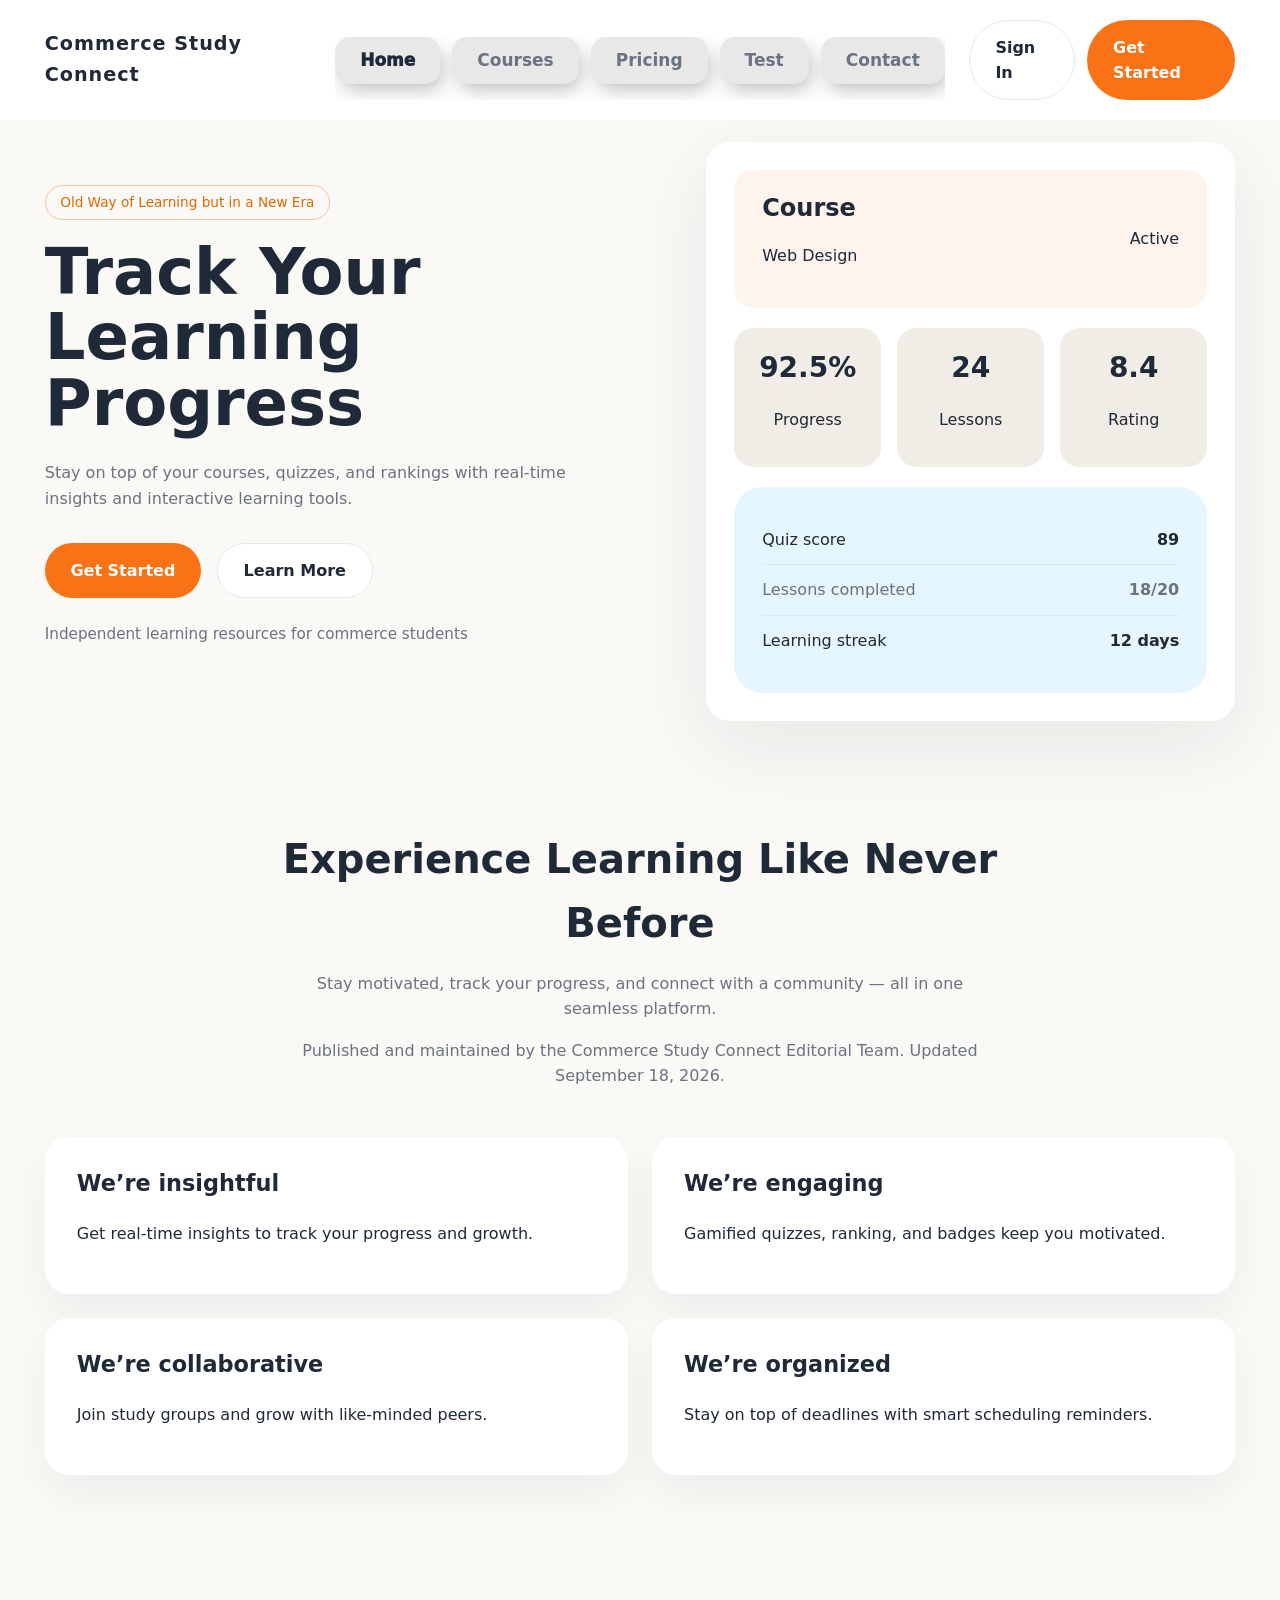
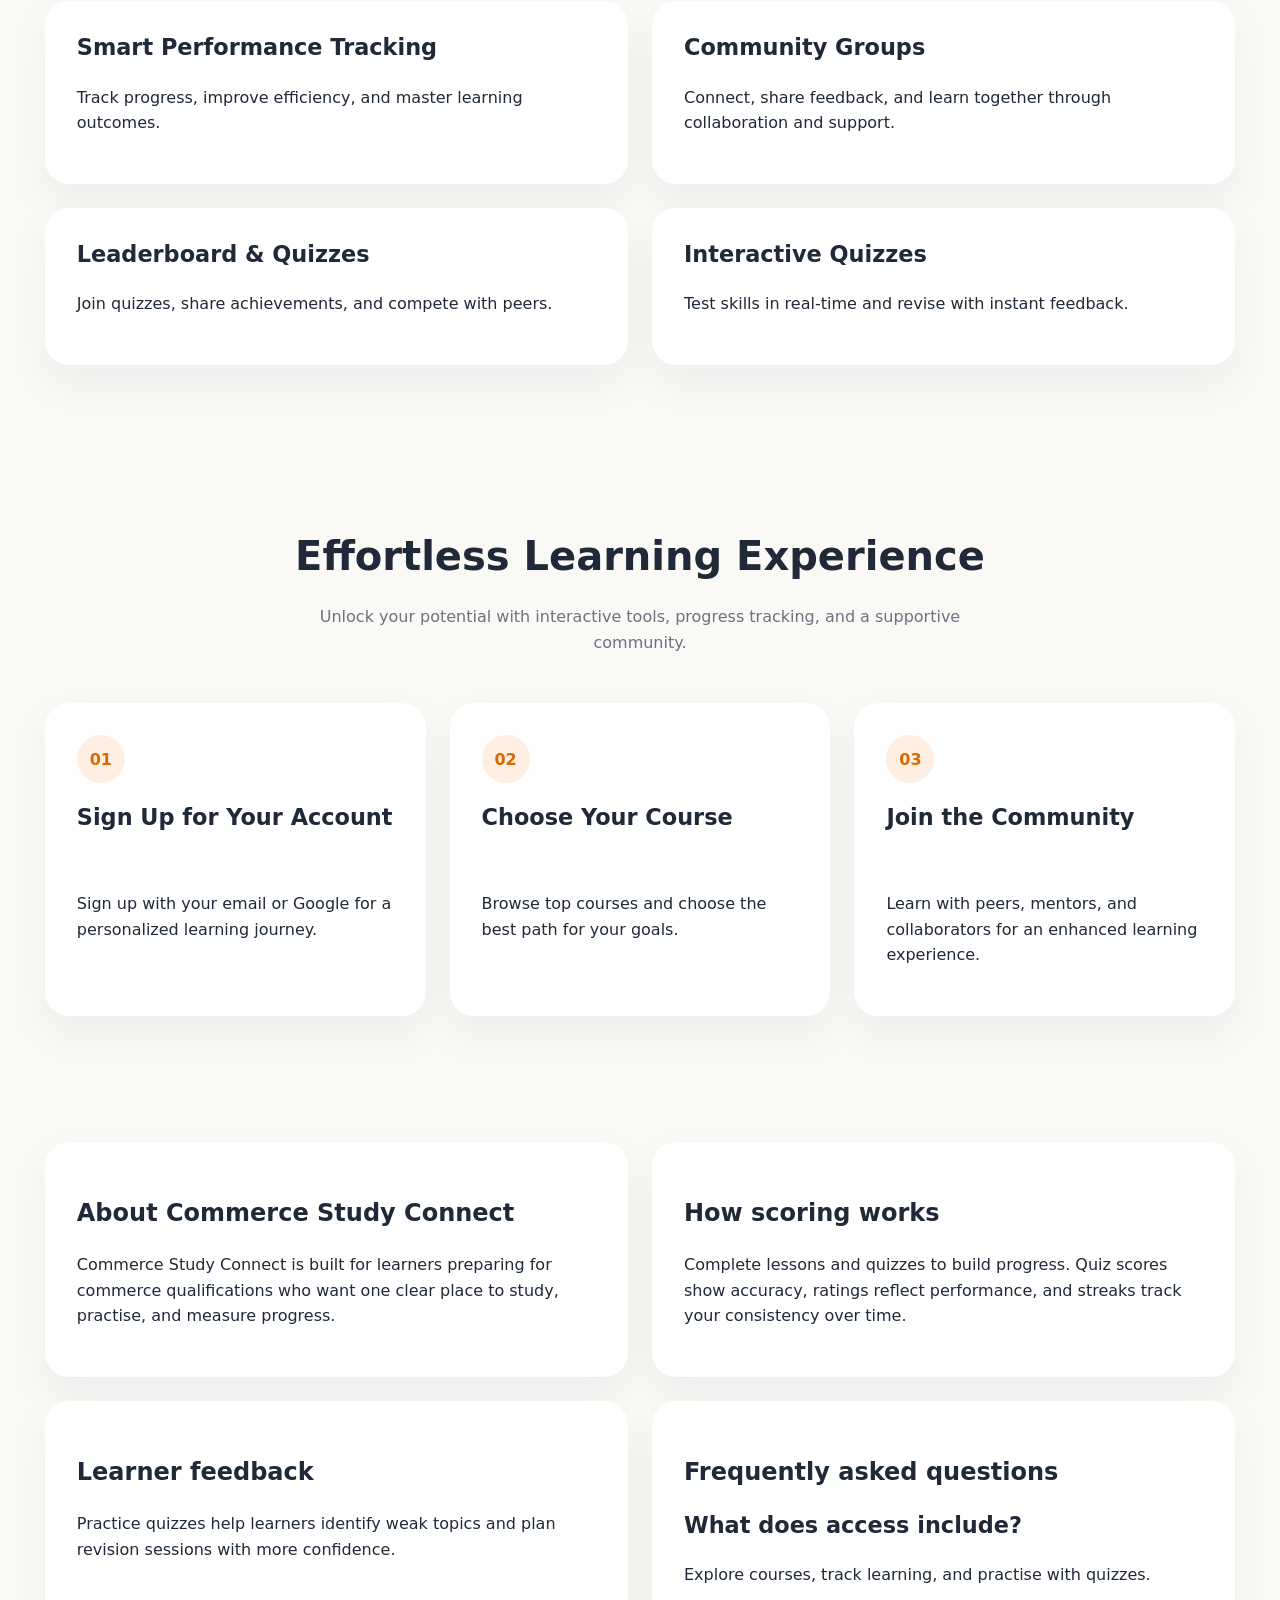
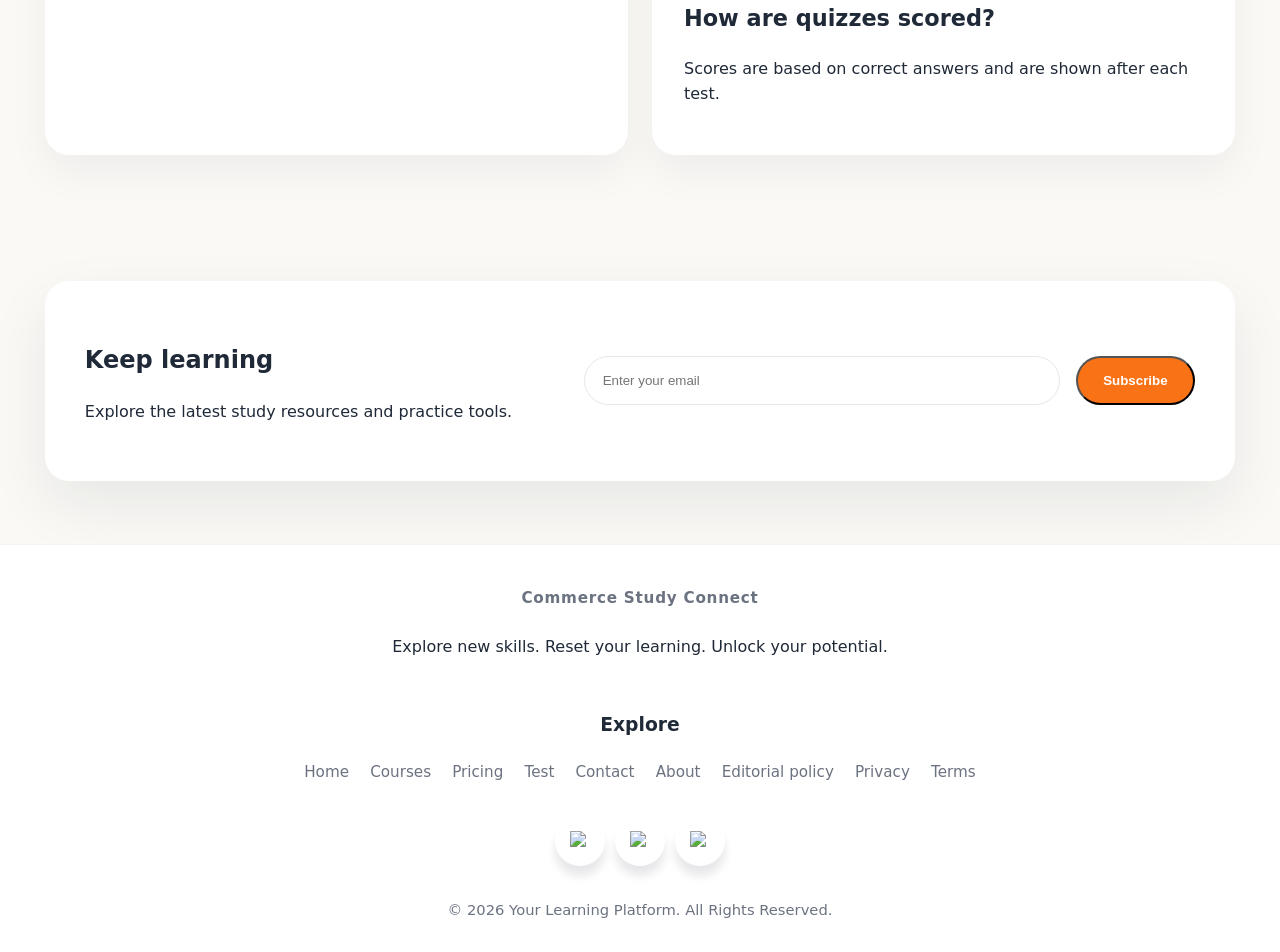
==== commit e4cc9cb7: "New" ====
--- a/index.html
+++ b/index.html
@@ -50,6 +50,7 @@
     <title>Commerce Study Connect | Track Your Learning Progress</title>
     <link rel="icon" href="data/Images/favicon.ico" type="image/x-icon" />
     <link rel="stylesheet" href="styles.css" />
+      <script src="mobile-nav.js" defer></script>
     <script type="application/ld+json">
       {
         "@context": "https://schema.org",
@@ -62,6 +63,7 @@
     </script>
   </head>
   <body>
+    <a class="skip-link" href="#main-content">Skip to main content</a>
     <header class="site-header">
       <div class="container header-inner">
         <a class="brand" href="index.html">Commerce Study Connect</a>
@@ -84,7 +86,7 @@
       </div>
     </header>
 
-    <main>
+    <main id="main-content">
       <section class="hero">
         <div class="container hero-grid">
           <div class="hero-copy">
@@ -98,12 +100,12 @@
               <a class="btn btn-primary" href="pricing.html">Get Started</a>
               <a class="btn btn-outline" href="#features">Learn More</a>
             </div>
-            <p class="hero-meta">4.9 ★ · 10k+ reviews</p>
+            <p class="hero-meta">Independent learning resources for commerce students</p>
           </div>
           <div class="hero-panel">
             <div class="stat-card">
               <div>
-                <h3>Course</h3>
+                <h2>Course</h2>
                 <p id="dashboard-course-name">Web Design</p>
               </div>
               <span id="dashboard-course-status">Active</span>
@@ -148,6 +150,7 @@
               Stay motivated, track your progress, and connect with a community
               — all in one seamless platform.
             </p>
+            <p>Published and maintained by the <a href="about.html">Commerce Study Connect Editorial Team</a>. Updated September 18, 2026.</p>
           </div>
           <div class="feature-grid">
             <div class="feature-card">
@@ -251,9 +254,8 @@
           <div class="card">
             <h2>Learner feedback</h2>
             <p>
-              "The quiz practice helped me find weak topics quickly and plan
-              each revision session with confidence.”<br />
-              <strong>Priya S., commerce learner</strong>
+              Practice quizzes help learners identify weak topics and plan
+              revision sessions with more confidence.
             </p>
           </div>
           <div class="card">
@@ -268,8 +270,8 @@
       <section class="subscribe-section" id="contact">
         <div class="container subscribe-panel">
           <div>
-            <h2>Join 5000+ Learners</h2>
-            <p>Stay updated with the latest insights and resources.</p>
+            <h2>Keep learning</h2>
+            <p>Explore the latest study resources and practice tools.</p>
           </div>
           <form class="subscribe-form">
             <input
@@ -290,12 +292,14 @@
           <p>Explore new skills. Reset your learning. Unlock your potential.</p>
         </div>
         <div>
-          <h4>Explore</h4>
+          <h3>Explore</h3>
           <a href="index.html">Home</a>
           <a href="courses.html">Courses</a>
           <a href="pricing.html">Pricing</a>
           <a href="test.html">Test</a>
           <a href="contact.html">Contact</a>
+          <a href="about.html">About</a>
+          <a href="editorial-policy.html">Editorial policy</a>
           <a href="privacy.html">Privacy</a>
           <a href="terms.html">Terms</a>
         </div>
--- a/styles.css
+++ b/styles.css
@@ -35,6 +35,22 @@
   text-decoration: none;
 }
 
+.skip-link {
+  position: fixed;
+  top: 0.75rem;
+  left: 0.75rem;
+  z-index: 100;
+  padding: 0.65rem 0.9rem;
+  border-radius: 0.5rem;
+  background: var(--text);
+  color: #fff;
+  transform: translateY(-200%);
+}
+
+.skip-link:focus {
+  transform: translateY(0);
+}
+
 .container {
   width: min(1440px, calc(100% - clamp(2rem, 7vw, 7rem)));
   margin: 0 auto;
@@ -77,6 +93,10 @@
   padding-bottom: 16px;
   margin-bottom: -16px;
   scrollbar-width: none;
+}
+
+.mobile-nav-toggle {
+  display: none;
 }
 
 .main-nav::-webkit-scrollbar {
@@ -238,7 +258,7 @@
 }
 
 .hero-copy h1 {
-  font-size: clamp(2.8rem, 4vw, 4.5rem);
+  font-size: 3.6rem;
   margin: 0;
   line-height: 1.02;
 }
@@ -342,7 +362,7 @@
 
 .section-heading h2 {
   margin-bottom: 1rem;
-  font-size: clamp(2rem, 2.5vw, 3rem);
+  font-size: 2.25rem;
 }
 
 .section-heading p {
@@ -429,8 +449,37 @@
 .pricing-card {
   background: var(--surface);
   border-radius: var(--radius);
-  padding: 2.2rem;
+  padding: 1.75rem;
   box-shadow: 0 18px 40px rgba(15, 23, 42, 0.05);
+}
+
+.legal-content {
+  max-width: 960px;
+  margin: 0 auto;
+}
+
+.legal-content h2 {
+  margin-top: 2rem;
+  font-size: 1.35rem;
+}
+
+.legal-content h2:first-of-type {
+  margin-top: 1.5rem;
+}
+
+.legal-content ul {
+  padding-left: 1.35rem;
+}
+
+.legal-content li + li {
+  margin-top: 0.55rem;
+}
+
+.legal-content a {
+  color: var(--primary-dark);
+  text-decoration: underline;
+  text-decoration-thickness: 1px;
+  text-underline-offset: 2px;
 }
 
 .feature-card.is-selected {
@@ -443,6 +492,8 @@
 .step-card h3,
 .pricing-card h3 {
   margin-top: 0;
+  font-size: 1.25rem;
+  line-height: 1.3;
 }
 
 .course-meta {
@@ -568,7 +619,7 @@
 .chapter-reading-header h1 {
   max-width: 850px;
   margin: 0;
-  font-size: clamp(2.2rem, 5vw, 4.2rem);
+  font-size: 3.5rem;
   line-height: 1.05;
 }
 
@@ -723,7 +774,7 @@
 
 .auth-intro h2 {
   margin: 0.45rem 0 0.35rem;
-  font-size: clamp(1.75rem, 4vw, 2.25rem);
+  font-size: 2.1rem;
   line-height: 1.1;
 }
 
@@ -904,6 +955,13 @@
 
 .pricing-grid {
   grid-template-columns: repeat(3, minmax(0, 1fr));
+}
+
+.affiliate-links-action {
+  display: flex;
+  justify-content: center;
+  margin-top: 2rem;
+  
 }
 
 .pricing-card {
@@ -1621,10 +1679,28 @@
   }
 
   .hero-panel,
+  .subscribe-panel {
+    padding: 1.5rem;
+  }
+
   .cards-grid,
-  .pricing-grid,
-  .subscribe-panel {
-    padding: 1.75rem;
+  .pricing-grid {
+    padding: 0;
+  }
+
+  .feature-card,
+  .card,
+  .step-card,
+  .pricing-card {
+    padding: 1.5rem;
+  }
+
+  .hero-copy h1 {
+    font-size: 3rem;
+  }
+
+  .chapter-reading-header h1 {
+    font-size: 2.75rem;
   }
 }
 
@@ -1634,21 +1710,10 @@
   }
 
   .header-inner {
-    overflow-x: auto;
+    display: flex;
+    justify-content: space-between;
+    gap: 1rem;
     padding: 1rem 0;
-    scrollbar-width: none;
-  }
-
-  .header-inner::-webkit-scrollbar {
-    display: none;
-  }
-
-  .main-nav {
-    gap: 0.75rem;
-  }
-
-  .main-nav a {
-    white-space: nowrap;
   }
 
   .brand {
@@ -1656,6 +1721,68 @@
     white-space: nowrap;
   }
 
+  .mobile-nav-toggle {
+    display: inline-flex;
+    flex: 0 0 44px;
+    width: 44px;
+    height: 40px;
+    padding: 0;
+    align-items: center;
+    justify-content: center;
+    flex-direction: column;
+    gap: 5px;
+    border: 0;
+    border-radius: 8px;
+    background: var(--text);
+    color: #fff;
+    cursor: pointer;
+  }
+
+  .mobile-nav-toggle span {
+    width: 18px;
+    height: 2px;
+    border-radius: 2px;
+    background: currentColor;
+  }
+
+  .mobile-nav-toggle:focus-visible {
+    outline: 3px solid var(--primary);
+    outline-offset: 3px;
+  }
+
+  .site-header.has-mobile-nav .main-nav {
+    display: none;
+    position: absolute;
+    top: 100%;
+    left: 0;
+    width: 100%;
+    max-width: none;
+    padding: 0.75rem 1rem 1rem;
+    margin: 0;
+    flex-direction: column;
+    align-items: center;
+    gap: 0.5rem;
+    overflow: visible;
+    background: var(--surface);
+    box-shadow: 0 12px 18px rgba(0, 0, 0, 0.12);
+  }
+
+  .site-header.has-mobile-nav .main-nav.is-open {
+    display: flex;
+  }
+
+  .main-nav a {
+    justify-content: flex-start;
+    white-space: nowrap;
+    width: fit-content;
+    max-width: 100%;
+    padding: 0.7rem 1rem;
+  }
+
+  .header-actions {
+    display: none;
+  }
+
   .header-actions .btn {
     padding: 0.7rem 1rem;
     white-space: nowrap;
@@ -1671,7 +1798,67 @@
   }
 
   .hero-copy h1 {
-    font-size: clamp(2.4rem, 8vw, 3rem);
+    font-size: 2.25rem;
+    line-height: 1.08;
+  }
+
+  .section-heading {
+    margin-bottom: 2rem;
+  }
+
+  .section-heading h2 {
+    font-size: 1.65rem;
+    line-height: 1.2;
+  }
+
+  .chapter-reading-header h1 {
+    font-size: 2.1rem;
+  }
+
+  .auth-intro h2 {
+    font-size: 1.65rem;
+  }
+
+  .feature-card,
+  .card,
+  .step-card,
+  .pricing-card,
+  .hero-panel,
+  .subscribe-panel {
+    padding: 1.125rem;
+    border-radius: 16px;
+  }
+
+  .feature-card h3,
+  .card h3,
+  .step-card h3,
+  .pricing-card h3 {
+    font-size: 1.125rem;
+  }
+
+  .stat-card {
+    gap: 0.75rem;
+    padding: 1rem;
+    margin-bottom: 1rem;
+    border-radius: 16px;
+  }
+
+  .stats-grid {
+    gap: 0.75rem;
+    margin-bottom: 1rem;
+  }
+
+  .stat-box {
+    padding: 0.75rem;
+    border-radius: 14px;
+  }
+
+  .stat-box strong {
+    font-size: 1.25rem;
+  }
+
+  .price {
+    font-size: 1.75rem;
   }
 
   .hero-copy p {
@@ -1680,6 +1867,152 @@
 
   .subscribe-panel {
     grid-template-columns: 1fr;
+  }
+}
+
+@media (max-width: 380px) {
+  .hero-copy h1 {
+    font-size: 2rem;
+  }
+}
+
+.hero-copy h1 {
+  font-size: 4rem;
+}
+
+.hero-copy p {
+  margin: 1.5rem 0 2rem;
+}
+
+.hero-panel {
+  width: min(100%, 560px);
+  padding: 1.75rem;
+}
+
+.stat-card {
+  padding: 1.5rem 1.75rem;
+  margin-bottom: 1.25rem;
+}
+
+.stat-card h2 {
+  margin-top: 0;
+  font-size: 1.5rem;
+  line-height: 1.2;
+}
+
+.stats-grid {
+  gap: 1rem;
+  margin-bottom: 1.25rem;
+}
+
+.stat-box {
+  padding: 1.125rem;
+}
+
+.stat-box strong {
+  font-size: 1.75rem;
+}
+
+.dashboard-card {
+  padding: 1.75rem;
+}
+
+.section-heading h2 {
+  font-size: 2.5rem;
+}
+
+.feature-grid,
+.cards-grid,
+.steps-grid,
+.pricing-grid {
+  gap: 1.5rem;
+}
+
+.feature-card,
+.card,
+.step-card,
+.pricing-card {
+  padding: 2rem;
+}
+
+.feature-card h3,
+.card h3,
+.step-card h3,
+.pricing-card h3 {
+  font-size: 1.4rem;
+}
+
+@media (max-width: 1120px) {
+  .hero-copy h1 {
+    font-size: 3.5rem;
+  }
+}
+
+@media (max-width: 960px) {
+  .hero-copy h1 {
+    font-size: 3rem;
+  }
+
+  .hero-panel,
+  .subscribe-panel,
+  .feature-card,
+  .card,
+  .step-card,
+  .pricing-card {
+    padding: 1.75rem;
+  }
+}
+
+@media (max-width: 720px) {
+  .hero-copy h1 {
+    font-size: 2.25rem;
+    line-height: 1.08;
+  }
+
+  .hero-copy p {
+    margin: 1.25rem 0 1rem;
+  }
+
+  .section-heading h2 {
+    font-size: 1.8rem;
+  }
+
+  .feature-card,
+  .card,
+  .step-card,
+  .pricing-card,
+  .hero-panel,
+  .subscribe-panel {
+    padding: 1.25rem;
+    border-radius: 18px;
+  }
+
+  .feature-card h3,
+  .card h3,
+  .step-card h3,
+  .pricing-card h3 {
+    font-size: 1.25rem;
+  }
+
+  .stat-card {
+    padding: 1.125rem;
+  }
+
+  .stat-card h2 {
+    font-size: 1.25rem;
+  }
+
+  .stat-box strong {
+    font-size: 1.4rem;
+  }
+
+  .dashboard-card {
     padding: 1rem;
   }
 }
+
+@media (max-width: 380px) {
+  .hero-copy h1 {
+    font-size: 2rem;
+  }
+}
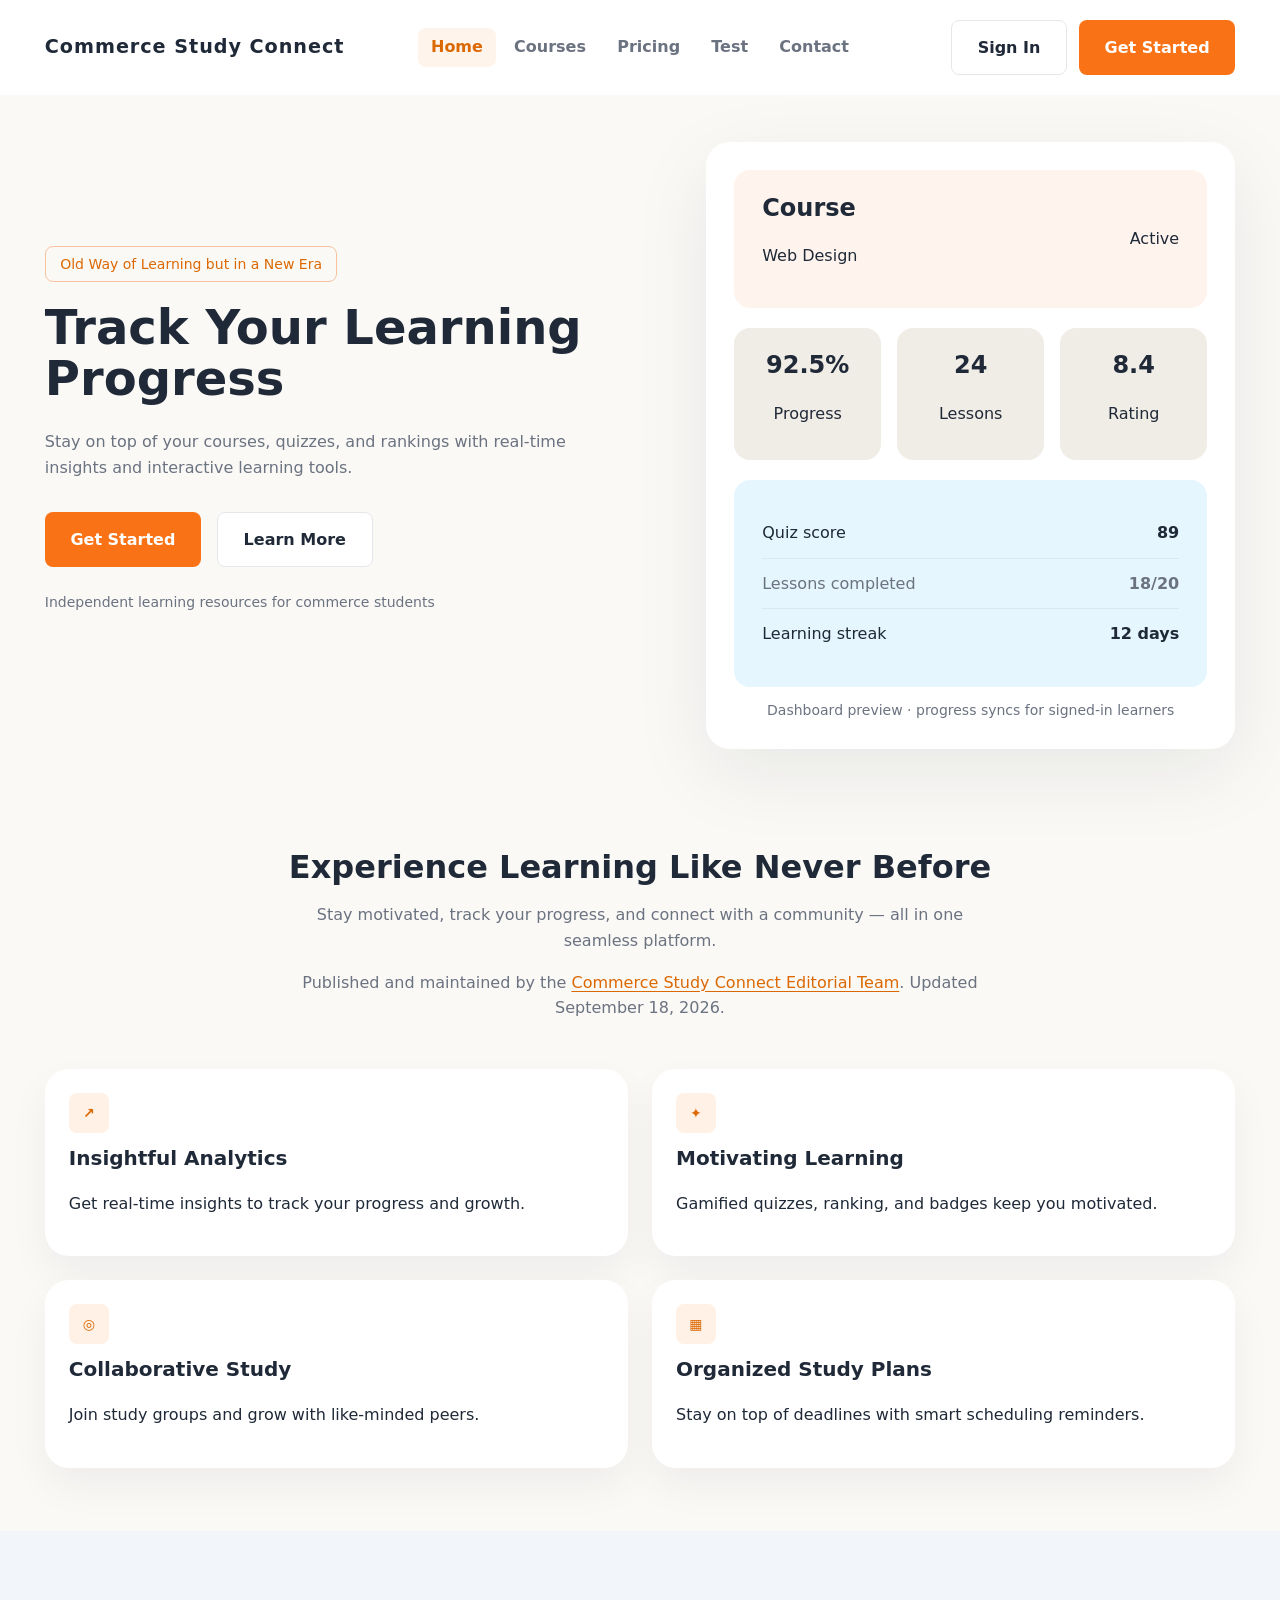
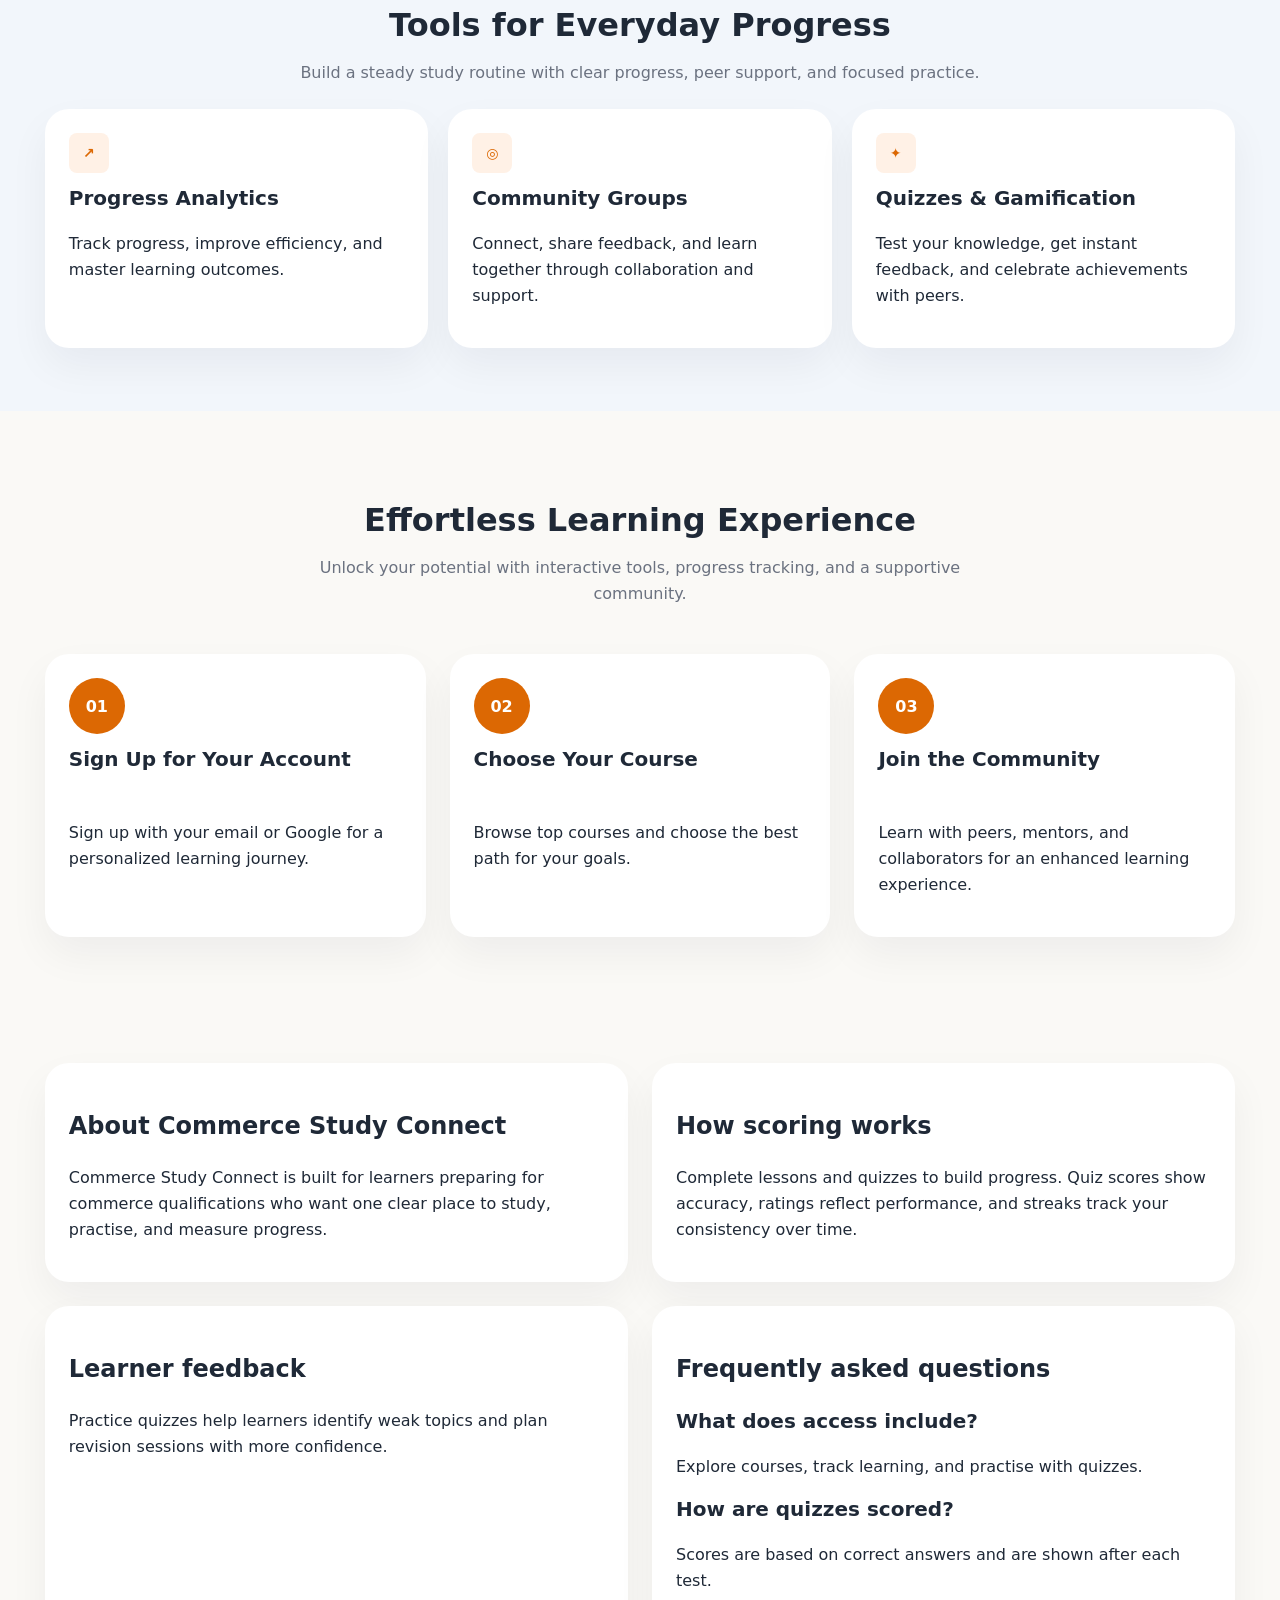
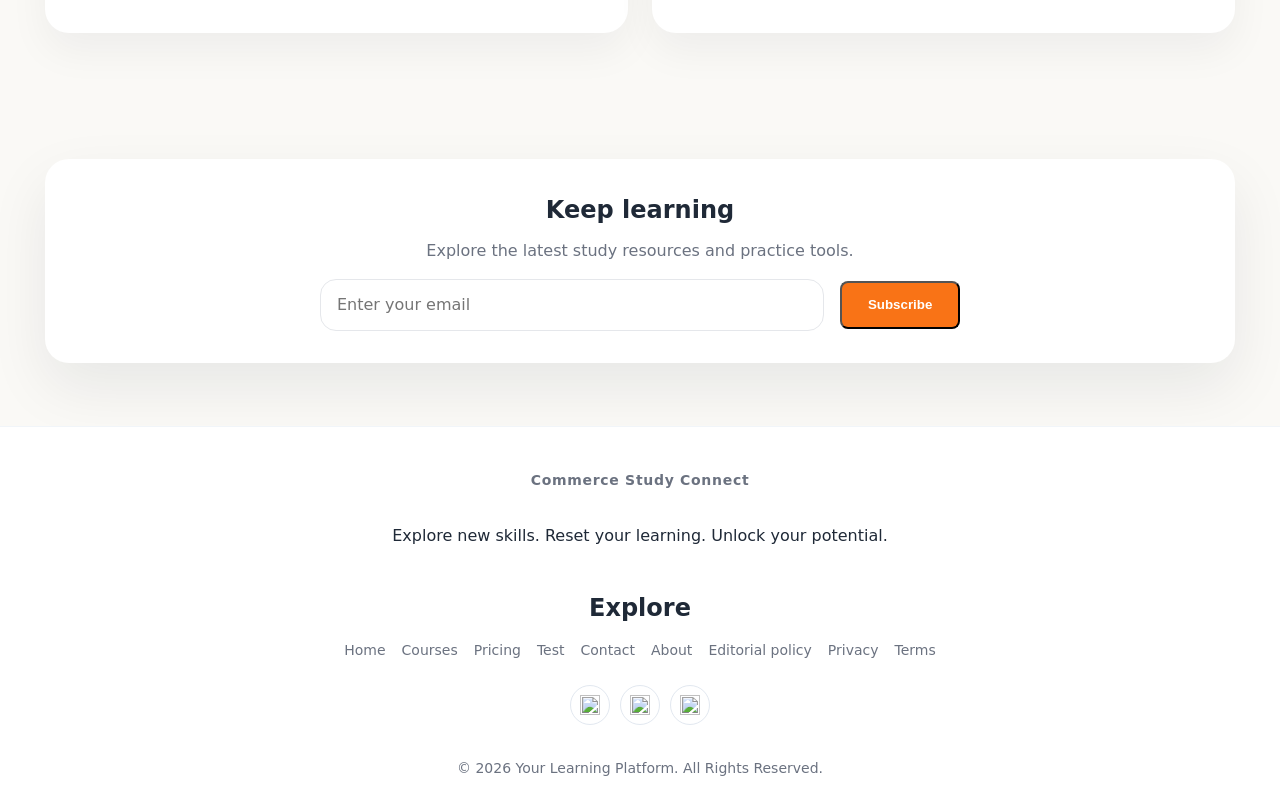
==== commit 04fcde44: "CMA F" ====
--- a/index.html
+++ b/index.html
@@ -62,7 +62,7 @@
       }
     </script>
   </head>
-  <body>
+  <body class="home-page">
     <a class="skip-link" href="#main-content">Skip to main content</a>
     <header class="site-header">
       <div class="container header-inner">
@@ -102,7 +102,11 @@
             </div>
             <p class="hero-meta">Independent learning resources for commerce students</p>
           </div>
-          <div class="hero-panel">
+          <div
+            class="hero-panel"
+            role="group"
+            aria-label="Learning dashboard preview"
+          >
             <div class="stat-card">
               <div>
                 <h2>Course</h2>
@@ -138,6 +142,7 @@
                 <strong id="dashboard-streak">12 days</strong>
               </div>
             </div>
+            <p class="dashboard-caption">Dashboard preview · progress syncs for signed-in learners</p>
           </div>
         </div>
       </section>
@@ -150,23 +155,27 @@
               Stay motivated, track your progress, and connect with a community
               — all in one seamless platform.
             </p>
-            <p>Published and maintained by the <a href="about.html">Commerce Study Connect Editorial Team</a>. Updated September 18, 2026.</p>
+            <p class="editorial-credit">Published and maintained by the <a href="about.html">Commerce Study Connect Editorial Team</a>. Updated September 18, 2026.</p>
           </div>
           <div class="feature-grid">
             <div class="feature-card">
-              <h3>We’re insightful</h3>
+              <span class="feature-icon" aria-hidden="true">↗</span>
+              <h3>Insightful Analytics</h3>
               <p>Get real-time insights to track your progress and growth.</p>
             </div>
             <div class="feature-card">
-              <h3>We’re engaging</h3>
+              <span class="feature-icon" aria-hidden="true">✦</span>
+              <h3>Motivating Learning</h3>
               <p>Gamified quizzes, ranking, and badges keep you motivated.</p>
             </div>
             <div class="feature-card">
-              <h3>We’re collaborative</h3>
+              <span class="feature-icon" aria-hidden="true">◎</span>
+              <h3>Collaborative Study</h3>
               <p>Join study groups and grow with like-minded peers.</p>
             </div>
             <div class="feature-card">
-              <h3>We’re organized</h3>
+              <span class="feature-icon" aria-hidden="true">▦</span>
+              <h3>Organized Study Plans</h3>
               <p>Stay on top of deadlines with smart scheduling reminders.</p>
             </div>
           </div>
@@ -174,27 +183,35 @@
       </section>
 
       <section class="cards-section">
-        <div class="container cards-grid">
-          <div class="card">
-            <h3>Smart Performance Tracking</h3>
-            <p>
-              Track progress, improve efficiency, and master learning outcomes.
-            </p>
-          </div>
-          <div class="card">
-            <h3>Community Groups</h3>
-            <p>
-              Connect, share feedback, and learn together through collaboration
-              and support.
-            </p>
-          </div>
-          <div class="card">
-            <h3>Leaderboard & Quizzes</h3>
-            <p>Join quizzes, share achievements, and compete with peers.</p>
-          </div>
-          <div class="card">
-            <h3>Interactive Quizzes</h3>
-            <p>Test skills in real-time and revise with instant feedback.</p>
+        <div class="container">
+          <div class="section-heading cards-section-heading">
+            <h2>Tools for Everyday Progress</h2>
+            <p>Build a steady study routine with clear progress, peer support, and focused practice.</p>
+          </div>
+          <div class="cards-grid home-tools-grid">
+            <div class="card">
+              <span class="feature-icon" aria-hidden="true">↗</span>
+              <h3>Progress Analytics</h3>
+              <p>
+                Track progress, improve efficiency, and master learning outcomes.
+              </p>
+            </div>
+            <div class="card">
+              <span class="feature-icon" aria-hidden="true">◎</span>
+              <h3>Community Groups</h3>
+              <p>
+                Connect, share feedback, and learn together through collaboration
+                and support.
+              </p>
+            </div>
+            <div class="card">
+              <span class="feature-icon" aria-hidden="true">✦</span>
+              <h3>Quizzes &amp; Gamification</h3>
+              <p>
+                Test your knowledge, get instant feedback, and celebrate
+                achievements with peers.
+              </p>
+            </div>
           </div>
         </div>
       </section>
@@ -287,46 +304,31 @@
 
     <footer class="site-footer">
       <div class="container footer-grid">
-        <div>
+        <div class="footer-brand">
           <a class="brand" href="index.html">Commerce Study Connect</a>
           <p>Explore new skills. Reset your learning. Unlock your potential.</p>
         </div>
-        <div>
-          <h3>Explore</h3>
-          <a href="index.html">Home</a>
-          <a href="courses.html">Courses</a>
-          <a href="pricing.html">Pricing</a>
-          <a href="test.html">Test</a>
-          <a href="contact.html">Contact</a>
-          <a href="about.html">About</a>
-          <a href="editorial-policy.html">Editorial policy</a>
-          <a href="privacy.html">Privacy</a>
-          <a href="terms.html">Terms</a>
-        </div>
-        <div class="footer-socials footer-socials-secondary">
-          <a href="#" aria-label="Whatsapp">
-            <img
-              src="https://cdn.simpleicons.org/whatsapp/25D366"
-              alt="WhatsApp"
-            />
-          </a>
-          <a href="#" aria-label="Telegram">
-            <img
-              src="https://cdn.simpleicons.org/telegram/26A5E4"
-              alt="Telegram"
-            />
-          </a>
-          <a href="#" aria-label="Instagram">
-            <img
-              src="https://cdn.simpleicons.org/instagram/E4405F"
-              alt="Instagram"
-            />
-          </a>
+        <div class="footer-navigation">
+          <h2>Explore</h2>
+          <nav class="footer-links" aria-label="Footer navigation">
+            <a href="index.html">Home</a>
+            <a href="courses.html">Courses</a>
+            <a href="pricing.html">Pricing</a>
+            <a href="test.html">Test</a>
+            <a href="contact.html">Contact</a>
+            <a href="about.html">About</a>
+            <a href="editorial-policy.html">Editorial policy</a>
+            <a href="privacy.html">Privacy</a>
+            <a href="terms.html">Terms</a>
+          </nav>
+        </div>
+        <div class="footer-socials footer-socials-secondary" aria-label="Social media">
+          <a class="footer-social-icon" href="https://www.whatsapp.com/" aria-label="WhatsApp" target="_blank" rel="noopener noreferrer"><img src="https://cdn.simpleicons.org/whatsapp/25D366" alt="" width="20" height="20" /></a>
+          <a class="footer-social-icon" href="https://telegram.org/" aria-label="Telegram" target="_blank" rel="noopener noreferrer"><img src="https://cdn.simpleicons.org/telegram/26A5E4" alt="" width="20" height="20" /></a>
+          <a class="footer-social-icon" href="https://www.instagram.com/" aria-label="Instagram" target="_blank" rel="noopener noreferrer"><img src="https://cdn.simpleicons.org/instagram/E4405F" alt="" width="20" height="20" /></a>
         </div>
       </div>
-      <p class="footer-note">
-        © 2026 Your Learning Platform. All Rights Reserved.
-      </p>
+      <p class="footer-note">&copy; 2026 Your Learning Platform. All Rights Reserved.</p>
     </footer>
     <script defer src="https://cdn.jsdelivr.net/npm/@supabase/supabase-js@2"></script>
     <script defer src="supabase-config.js"></script>
--- a/styles.css
+++ b/styles.css
@@ -72,7 +72,7 @@
   display: grid;
   grid-template-columns: minmax(0, 1fr) auto minmax(0, 1fr);
   align-items: center;
-  gap: 1.5rem;
+  gap: clamp(1rem, 3vw, 2.5rem);
   padding: 1.25rem 0;
 }
 
@@ -85,8 +85,9 @@
 
 .main-nav {
   display: flex;
-  gap: 0.75rem;
+  gap: 0.35rem;
   justify-content: center;
+  justify-self: center;
   width: max-content;
   max-width: 100%;
   overflow-x: auto;
@@ -107,52 +108,40 @@
   display: inline-flex;
   align-items: center;
   justify-content: center;
-  padding: 15px 25px;
-  border-radius: 15px;
-  color: var(--muted);
-  background: #e8e8e8;
-  box-shadow: 4px 8px 19px -3px rgba(0, 0, 0, 0.27);
-  font-size: 17px;
-  font-weight: 700;
+  padding: 0.7rem 0.8rem;
+  border-radius: 0.5rem;
+  color: var(--muted);
+  background: transparent;
+  box-shadow: none;
+  font-size: 1rem;
+  font-weight: 600;
   line-height: 1;
   position: relative;
   z-index: 1;
-  overflow: hidden;
-  transition: all 250ms ease;
+  overflow: visible;
+  transition: color 180ms ease, background-color 180ms ease;
 }
 
 .main-nav a::before {
-  content: "";
-  position: absolute;
-  top: 0;
-  left: 0;
-  width: 0;
-  height: 100%;
-  border-radius: 15px;
-  background-color: #212121;
-  box-shadow: 4px 8px 19px -3px rgba(0, 0, 0, 0.27);
-  z-index: -1;
-  transition: all 250ms ease;
+  content: none;
 }
 
 .main-nav a:hover {
-  color: #e8e8e8;
-}
-
-.main-nav a:hover::before {
-  width: 100%;
+  color: var(--primary-dark);
+  background: #fff4eb;
 }
 
 /* Active / current page link */
 .main-nav a.active,
 .main-nav a[aria-current="page"] {
-  color: var(--text);
-  font-weight: 1000;
+  color: var(--primary-dark);
+  background: #fff4eb;
+  font-weight: 700;
 }
 
 .main-nav a.active:hover,
 .main-nav a[aria-current="page"]:hover {
-  color: #e8e8e8;
+  color: var(--primary-dark);
 }
 
 .header-actions {
@@ -230,10 +219,25 @@
   background: var(--surface);
 }
 
+.btn-ghost {
+  color: var(--primary-dark);
+  background: transparent;
+}
+
+.btn-ghost:hover {
+  background: #fff4eb;
+}
+
+.btn-outline:hover,
+.btn-secondary:hover {
+  border-color: #cbd5e1;
+  background: #f8fafc;
+}
+
 .btn-secondary {
   color: var(--text);
   background: var(--surface);
-  border: 1px solid #d1d5db;
+  border: 1px solid var(--border);
 }
 
 .hero {
@@ -1038,8 +1042,19 @@
   text-align: center;
 }
 
-.footer-grid h4 {
-  margin: 0 0 0.75rem;
+.footer-brand p {
+  margin: 1.5rem 0 0;
+}
+
+.footer-navigation {
+  display: flex;
+  flex-direction: column;
+  align-items: center;
+  width: 100%;
+}
+
+.footer-navigation h2 {
+  margin: 1.5rem 0 0.75rem;
 }
 
 .footer-grid a {
@@ -1049,6 +1064,21 @@
   font-size: 0.95rem;
 }
 
+.footer-links {
+  display: flex;
+  flex-wrap: wrap;
+  justify-content: center;
+  align-items: center;
+  gap: 0.5rem 1rem;
+  max-width: 100%;
+  width: 100%;
+}
+
+.footer-links a {
+  align-items: center;
+  margin: 0;
+}
+
 .footer-socials {
   display: flex;
   justify-content: center;
@@ -1060,19 +1090,21 @@
   margin-top: 0.5rem;
 }
 
-.footer-socials a {
+.footer-socials a,
+.footer-socials .footer-social-icon {
   display: inline-flex;
   position: relative;
   align-items: center;
   justify-content: center;
-  width: 3.125rem;
-  height: 3.125rem;
+  width: 2.5rem;
+  height: 2.5rem;
   margin: 0;
   border-radius: 50%;
+  border: 1px solid #e2e8f0;
   background: #fff;
   color: #334155;
-  box-shadow: 0 0.625rem 0.625rem rgb(15 23 42 / 10%);
-  transition: all 0.2s cubic-bezier(0.68, -0.55, 0.265, 1.55);
+  box-shadow: none;
+  transition: color 0.2s ease, background-color 0.2s ease;
 }
 
 .footer-socials a::before,
@@ -1107,6 +1139,7 @@
 
 .footer-socials a:hover,
 .footer-socials a:focus-visible {
+  border-color: var(--social-color);
   background: var(--social-color);
   color: #fff;
   transform: translateY(-0.125rem);
@@ -1126,15 +1159,19 @@
 }
 
 .footer-socials a[aria-label="Whatsapp"],
-.footer-socials a[aria-label="WhatsApp"] {
+.footer-socials a[aria-label="WhatsApp"],
+.footer-socials .footer-social-icon[aria-label="Whatsapp"],
+.footer-socials .footer-social-icon[aria-label="WhatsApp"] {
   --social-color: #25d366;
 }
 
-.footer-socials a[aria-label="Telegram"] {
+.footer-socials a[aria-label="Telegram"],
+.footer-socials .footer-social-icon[aria-label="Telegram"] {
   --social-color: #26a5e4;
 }
 
-.footer-socials a[aria-label="Instagram"] {
+.footer-socials a[aria-label="Instagram"],
+.footer-socials .footer-social-icon[aria-label="Instagram"] {
   --social-color: #e4405f;
 }
 
@@ -1870,11 +1907,6 @@
   }
 }
 
-@media (max-width: 380px) {
-  .hero-copy h1 {
-    font-size: 2rem;
-  }
-}
 
 .hero-copy h1 {
   font-size: 4rem;
@@ -2016,3 +2048,184 @@
     font-size: 2rem;
   }
 }
+
+/* Homepage refinements from the usability review. */
+.home-page {
+  --home-radius-sm: 0.5rem;
+  --home-radius-md: 1rem;
+  --home-radius-lg: 1.5rem;
+}
+
+.home-page .hero-copy h1 {
+  font-size: clamp(2rem, 4vw, 3rem);
+  line-height: 1.08;
+}
+
+.home-page .section-heading h2 {
+  font-size: clamp(1.5rem, 3vw, 2rem);
+  line-height: 1.2;
+}
+
+.home-page .feature-card h3,
+.home-page .card h3,
+.home-page .step-card h3 {
+  font-size: 1.25rem;
+}
+
+.home-page .stat-card h2,
+.home-page .stat-box strong,
+.home-page .subscribe-panel h2 {
+  font-size: 1.5rem;
+}
+
+.home-page .footer-grid a,
+.home-page .footer-note,
+.home-page .hero-meta,
+.home-page .eyebrow,
+.home-page .feature-icon,
+.home-page .dashboard-caption {
+  font-size: 0.875rem;
+}
+
+.home-page .hero-panel,
+.home-page .feature-card,
+.home-page .card,
+.home-page .step-card,
+.home-page .subscribe-panel {
+  border-radius: var(--home-radius-lg);
+}
+
+.home-page .stat-card,
+.home-page .stat-box,
+.home-page .dashboard-card,
+.home-page .subscribe-form input {
+  border-radius: var(--home-radius-md);
+}
+
+.home-page .main-nav a,
+.home-page .btn,
+.home-page .eyebrow,
+.home-page .feature-icon {
+  border-radius: var(--home-radius-sm);
+}
+
+.home-page .feature-card,
+.home-page .card {
+  min-height: 0;
+  padding: 1.5rem;
+}
+
+.home-page #features + .cards-section {
+  padding-top: 3rem;
+  background: #f2f6fb;
+}
+
+.home-page #features + .cards-section .cards-section-heading {
+  margin-bottom: 1.5rem;
+}
+
+.home-page .home-tools-grid {
+  grid-template-columns: repeat(3, minmax(0, 1fr));
+  gap: 1.25rem;
+}
+
+.home-page .feature-icon {
+  display: inline-grid;
+  width: 2.5rem;
+  height: 2.5rem;
+  place-items: center;
+  margin-bottom: 0.75rem;
+  background: #fff1e6;
+  color: var(--primary-dark);
+  font-weight: 800;
+}
+
+.home-page .editorial-credit a {
+  color: var(--primary-dark);
+  text-decoration: underline;
+  text-underline-offset: 0.2em;
+}
+
+.home-page .editorial-credit a:hover,
+.home-page .editorial-credit a:focus-visible {
+  color: var(--text);
+}
+
+.home-page .dashboard-caption {
+  margin: 0.75rem 0 0;
+  color: var(--muted);
+  text-align: center;
+}
+
+.home-page .step-card {
+  gap: 0.75rem;
+  padding: 1.5rem;
+  align-items: flex-start;
+}
+
+.home-page .step-number {
+  width: 3.5rem;
+  height: 3.5rem;
+  background: var(--primary-dark);
+  color: #fff;
+  font-size: 1rem;
+}
+
+.home-page .subscribe-panel {
+  display: flex;
+  flex-direction: column;
+  gap: 1rem;
+  padding: 2rem;
+  text-align: center;
+}
+
+.home-page .subscribe-panel h2,
+.home-page .subscribe-panel p {
+  margin: 0;
+}
+
+.home-page .subscribe-panel p {
+  margin-top: 0.5rem;
+  color: var(--muted);
+}
+
+.home-page .subscribe-form {
+  width: min(100%, 40rem);
+  justify-content: center;
+  align-items: center;
+  margin: 0 auto;
+}
+
+.home-page .subscribe-form input,
+.home-page .subscribe-form .btn {
+  min-height: 3rem;
+}
+
+.home-page .subscribe-form input {
+  padding: 0.75rem 1rem;
+  font: inherit;
+}
+
+@media (max-width: 960px) {
+  .home-page .home-tools-grid {
+    grid-template-columns: repeat(2, minmax(0, 1fr));
+  }
+}
+
+@media (max-width: 720px) {
+  .home-page .hero-copy h1 {
+    font-size: 2rem;
+  }
+
+  .home-page .section-heading h2 {
+    font-size: 1.5rem;
+  }
+
+  .home-page .home-tools-grid {
+    grid-template-columns: 1fr;
+  }
+
+  .home-page .subscribe-panel {
+    padding: 1.25rem;
+  }
+}
